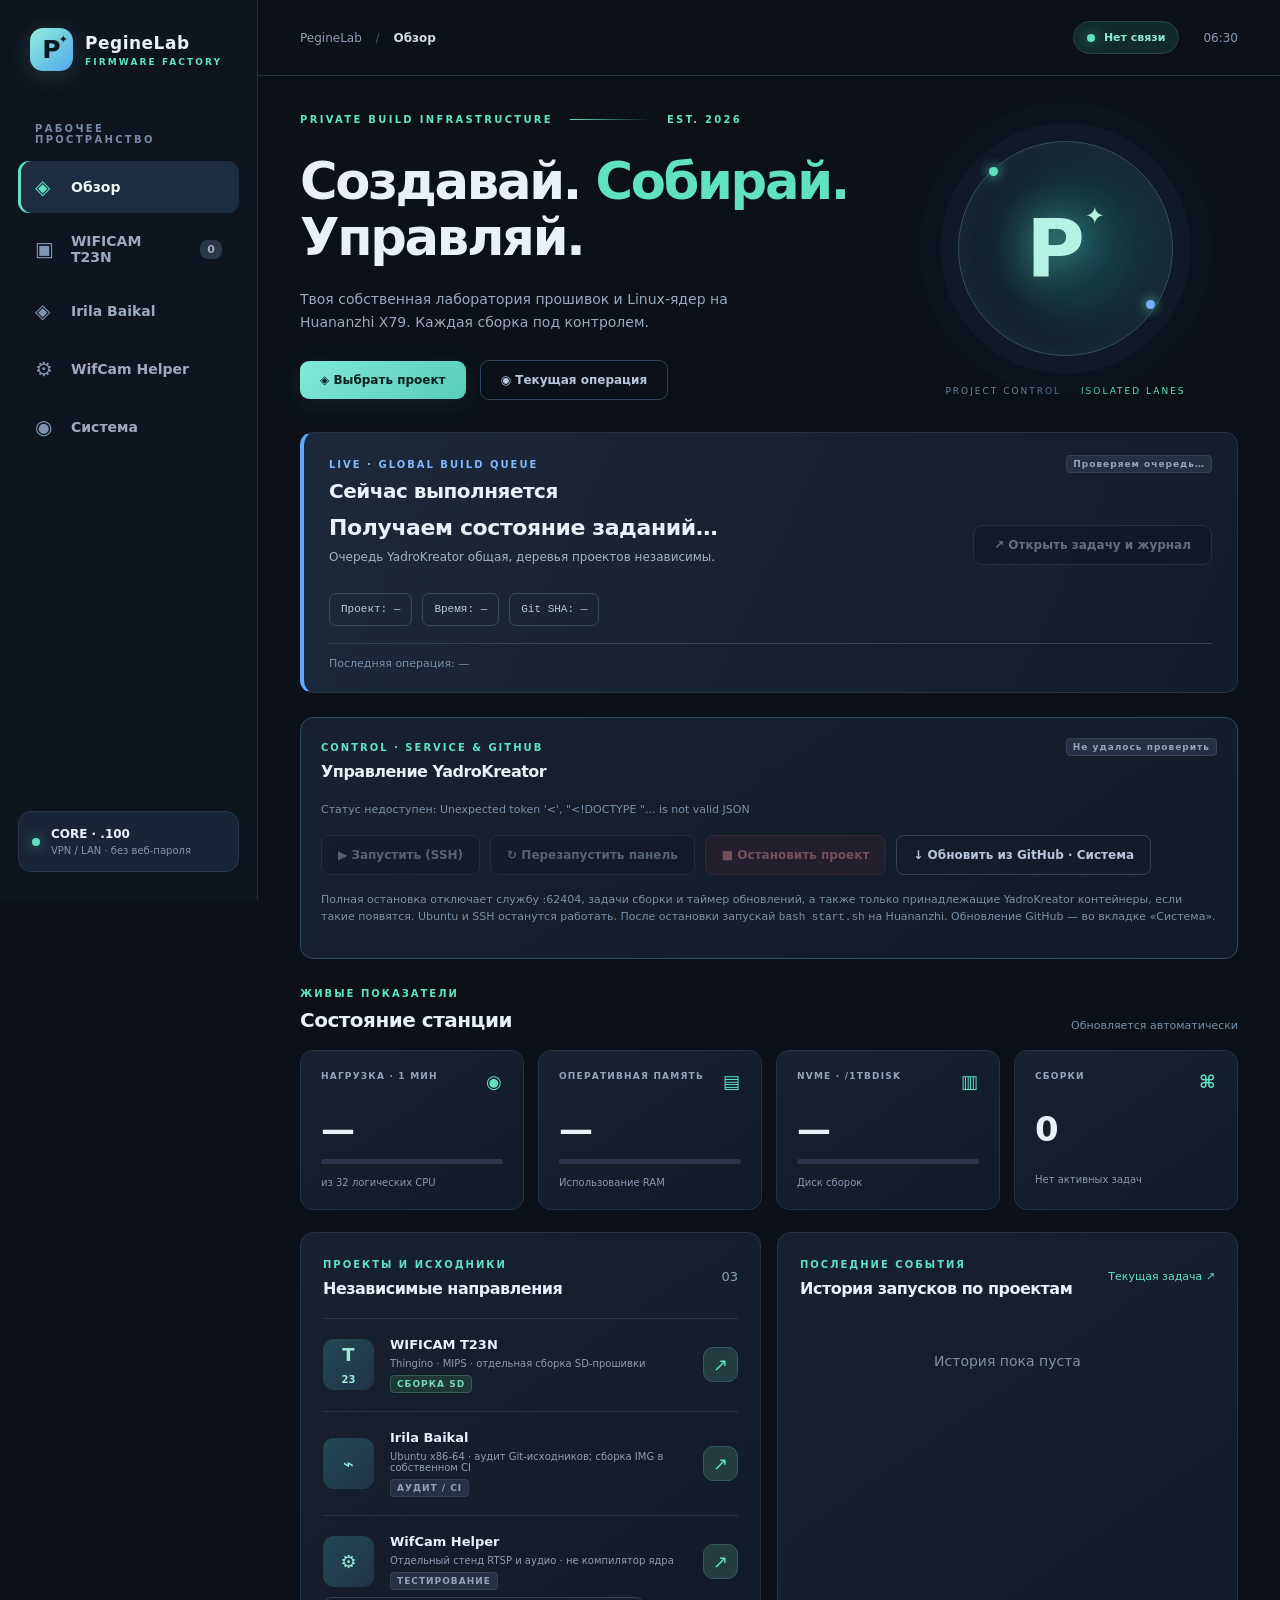
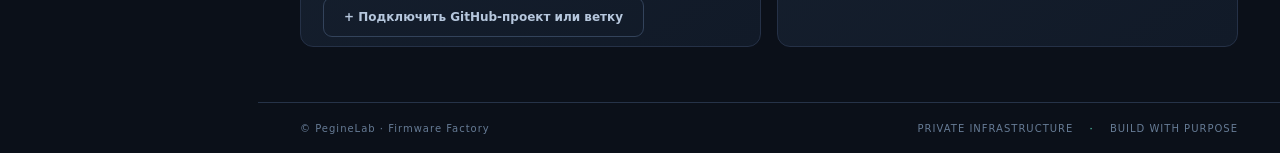
==== templates/index.html @ 18f84262 "ui(factory): explicit observe/build project choice and contract guidance in GitHub registration" ====
<!doctype html>
<html lang="ru">
<head>
<meta charset="utf-8">
<meta name="viewport" content="width=device-width, initial-scale=1">
<meta name="color-scheme" content="dark">
<title>PegineLab · Firmware Factory</title>
<link rel="stylesheet" href="/static/app.css">
<script defer src="/static/app.js"></script>
</head>
<body>
<div class="shell">
  <aside class="sidebar">
    <div class="brand"><div class="brand-mark">P<span>✦</span></div><div><strong>PegineLab</strong><small>FIRMWARE FACTORY</small></div></div>
    <div class="sidebar-label">РАБОЧЕЕ ПРОСТРАНСТВО</div>
    <nav aria-label="Навигация">
      <a class="nav active" href="#overview" data-tab="overview"><span>◈</span> Обзор</a>
      <a class="nav" href="#builds" data-tab="builds"><span>▣</span> WIFICAM T23N <i id="navBuildCount">0</i></a>
      <a class="nav" href="#irila" data-tab="irila"><span>◈</span> Irila Baikal</a>
      <a class="nav" href="#helper" data-tab="helper"><span>⚙</span> WifCam Helper</a>
      <div id="registeredProjectNav" class="registered-project-nav" aria-label="Подключённые GitHub-проекты"></div>
      <a class="nav" href="#system" data-tab="system"><span>◉</span> Система <i id="updateNotice" hidden>!</i></a>
    </nav>
    <div class="sidebar-bottom">
      <div class="core-badge"><span class="led"></span><div><strong>CORE · .100</strong><small>VPN / LAN · без веб-пароля</small></div></div>
    </div>
  </aside>
  <main class="main">
    <header class="topbar">
      <div class="bread">PegineLab <span>/</span> <strong id="pageName">Обзор</strong></div>
      <div class="top-actions"><span class="chip"><span class="led"></span><span id="connection">VPN / LAN</span></span><span class="top-time" id="clock">—</span></div>
    </header>
    <div class="content">
      <section data-panel="overview" class="panel">
        <div class="eyebrow">PRIVATE BUILD INFRASTRUCTURE <span class="line"></span> EST. 2026</div>
        <div class="hero"><div><h1>Создавай. <em>Собирай.</em><br>Управляй.</h1><p>Твоя собственная лаборатория прошивок и Linux-ядер на Huananzhi X79. Каждая сборка под контролем.</p>
          <div class="hero-actions"><a class="primary" href="#buildLines">◈ Выбрать проект</a><a class="secondary" href="#activity">◉ Текущая операция</a></div>
        </div><div class="hero-art"><div class="orb"><div class="orb-inner">P<span>✦</span></div></div><div class="art-caption">PROJECT CONTROL <span>ISOLATED LANES</span></div></div></div>
        <section class="surface active-job-panel" id="activity" aria-label="Текущая задача PegineLab" aria-live="polite">
          <div class="surface-head"><div><small>LIVE · GLOBAL BUILD QUEUE</small><h3>Сейчас выполняется</h3></div><span id="activeJobState" class="tag neutral">Проверяем очередь…</span></div>
          <div class="active-job-body">
            <div><strong id="activeJobName">Получаем состояние заданий…</strong><p id="activeJobDescription" class="muted">Очередь YadroKreator общая, деревья проектов независимы.</p></div>
            <button id="activeJobOpen" class="secondary" type="button" disabled>↗ Открыть задачу и журнал</button>
          </div>
          <div class="active-job-facts"><span id="activeJobBranch">Проект: —</span><span id="activeJobRuntime">Время: —</span><span id="activeJobSource">Git SHA: —</span></div>
          <p id="lastJobSummary" class="muted">Последняя операция: —</p>
        </section>
        <div class="surface panel-lifecycle">
          <div class="surface-head">
            <div><small>CONTROL · SERVICE &amp; GITHUB</small><h3>Управление YadroKreator</h3></div>
            <span id="panelServiceStatus" class="tag neutral" aria-live="polite">Проверяем службу…</span>
          </div>
          <p id="panelServiceMessage" class="muted">Состояние веб-панели на Huananzhi · systemd --user.</p>
          <div class="update-actions lifecycle-actions">
            <button id="panelStart" class="secondary" type="button" disabled title="После выключения запуск через терминал Huananzhi">▶ Запустить (SSH)</button>
            <button id="panelRestart" class="secondary" type="button" disabled>↻ Перезапустить панель</button>
            <button id="panelStop" class="danger" type="button" disabled>■ Остановить проект</button>
            <a class="secondary" href="#system">↓ Обновить из GitHub · Система</a>
          </div>
          <p class="muted">Полная остановка отключает службу :62404, задачи сборки и таймер обновлений, а также только принадлежащие YadroKreator контейнеры, если такие появятся. Ubuntu и SSH останутся работать. После остановки запускай <code>bash start.sh</code> на Huananzhi. Обновление GitHub — во вкладке «Система».</p>
        </div>
        <div class="section-heading"><div><small>ЖИВЫЕ ПОКАЗАТЕЛИ</small><h2>Состояние станции</h2></div><span class="muted">Обновляется автоматически</span></div>
        <div class="metrics">
          <div class="metric"><div class="metric-top"><span>НАГРУЗКА · 1 МИН</span><b>◉</b></div><div class="metric-value" id="load">—</div><div class="meter"><div id="loadBar"></div></div><small id="loadInfo">из 32 логических CPU</small></div>
          <div class="metric"><div class="metric-top"><span>ОПЕРАТИВНАЯ ПАМЯТЬ</span><b>▤</b></div><div class="metric-value" id="memory">—</div><div class="meter"><div id="memBar"></div></div><small id="memInfo">Использование RAM</small></div>
          <div class="metric"><div class="metric-top"><span>NVME · /1TBDISK</span><b>▥</b></div><div class="metric-value" id="disk">—</div><div class="meter"><div id="diskBar"></div></div><small id="diskInfo">Диск сборок</small></div>
          <div class="metric"><div class="metric-top"><span>СБОРКИ</span><b>⌘</b></div><div class="metric-value" id="jobsNumber">0</div><div class="metric-footer" id="currentStatus">Нет активных задач</div></div>
        </div>
        <div class="dashboard-bottom"><div class="surface" id="buildLines">
            <div class="surface-head"><div><small>ПРОЕКТЫ И ИСХОДНИКИ</small><h3>Независимые направления</h3></div><span class="count" id="projectCount">03</span></div>
            <div class="profile"><div class="profile-icon">T<span>23</span></div><div class="profile-text"><strong>WIFICAM T23N</strong><small>Thingino · MIPS · отдельная сборка SD-прошивки</small><span class="tag">СБОРКА SD</span></div><a class="round-btn" href="#builds" title="Перейти к WIFICAM">↗</a></div>
            <div class="profile"><div class="profile-icon">⌁</div><div class="profile-text"><strong>Irila Baikal</strong><small>Ubuntu x86-64 · аудит Git-исходников; сборка IMG в собственном CI</small><span class="tag neutral">АУДИТ / CI</span></div><a class="round-btn" href="#irila" title="Перейти к Irila">↗</a></div>
            <div class="profile"><div class="profile-icon">⚙</div><div class="profile-text"><strong>WifCam Helper</strong><small>Отдельный стенд RTSP и аудио · не компилятор ядра</small><span class="tag neutral">ТЕСТИРОВАНИЕ</span></div><a class="round-btn" href="#helper" title="Перейти к WifCam Helper">↗</a></div>
             <div id="registeredProjectCards"></div>
             <a class="secondary" href="#system" id="addGithubProjectLink">+ Подключить GitHub-проект или ветку</a>
          </div><div class="surface">
            <div class="surface-head"><div><small>ПОСЛЕДНИЕ СОБЫТИЯ</small><h3>История запусков по проектам</h3></div><a class="small-link" href="#activity">Текущая задача ↗</a></div>
            <div id="recentJobs" class="recent-list"><p class="empty">История пока пуста</p></div>
          </div></div>
      </section>
      <section data-panel="builds" class="panel" hidden>
        <div class="page-heading"><div><small>ЛИНИЯ 01 / WIFICAM T23N · MIPS</small><h1 id="wificamHeading">Сборка SD-прошивки камеры</h1><p id="wificamDescription">Thingino/Buildroot · Ingenic T23N · собственные журналы и IMG. Irila и Helper здесь не собираются.</p></div><button id="newBuild" class="primary">▶ Собрать WIFICAM</button></div>
        <div class="project-subnav" role="tablist" aria-label="Разделы WIFICAM T23N">
          <button type="button" id="wificamTabBuild" class="project-tab active" data-wificam-mode="build" role="tab" aria-selected="true">▣ Сборки и журнал</button>
          <button type="button" id="wificamTabImages" class="project-tab" data-wificam-mode="images" role="tab" aria-selected="false">▣ Образы и SD</button>
        </div>
        <div id="wificamBuildControls" class="project-subpanel">
        <div class="lane-bar"><span>▣ Дерево WIFICAM</span><code id="wificamBuildRoot">—</code><span>Только MIPS · FAT16/ext4 · SD</span></div>
        <div class="surface" style="margin-bottom:20px;padding:18px">
          <div class="surface-head"><div><small>GITHUB → HUANANZHI → BUILD</small><h3>Исходники из GitHub без копирования</h3></div></div>
          <p>При запуске станция сама получает выбранную ветку GitHub, сохраняет точный SHA и собирает отдельный SD-кандидат. Без автоматической прошивки камеры.</p>
          <label for="sourceBranch">Ветка исходников WIFICAM</label>
          <select id="sourceBranch" class="source-select">
            <option value="mymarrchWFcam" selected>mymarrchWFcam — текущие наработки</option>
            <option value="main">main — объединённая ветка</option>
          </select>
          <label style="display:flex;gap:10px;align-items:center;margin-top:14px" for="helperPreset">
            <input id="helperPreset" type="checkbox" style="width:18px;height:18px">
            <span>Использовать утверждённый профиль WifCam Helper (опционально)</span>
          </label>
          <p class="muted"><span id="helperBranchNote">Helper-профиль поддерживает только ветку mymarrchWFcam.</span> Профиль из соседнего проекта <code>projects/wifcam_helper/profiles/t23n_lean.json</code> фиксируется отдельно для этой сборки. Разрешён только <code>WIFICAM_WEBRTC=0|1</code>. Оценки тестового стенда не изменяют ядро автоматически.</p>
          <p class="muted">Источник: github.com/musikfed/wificam_T23N · загрузка по Git непосредственно на сервере · PUBLISH=0</p>
        </div>
        <div class="build-layout"><div class="surface"><div class="surface-head"><div><small>SQLITE HISTORY</small><h3>Очередь и история</h3></div><span class="count" id="buildCount">0</span></div><div id="jobsList" class="jobs-list"><p class="empty">Сборок пока нет</p></div></div>
          <div class="surface log-surface"><div class="surface-head"><div><small>LIVE BUILD OUTPUT</small><h3 id="logTitle">Консоль сборки</h3></div><button id="stopBuild" class="danger" disabled>■ Остановить</button></div>
            <div class="build-timeline" id="buildTimeline">
              <div class="timeline-times"><span id="buildStarted">Старт: —</span><span id="buildFinished">Конец: —</span><span id="buildElapsed">Время: —</span></div>
              <div class="progress-track" id="buildProgressTrack" role="progressbar" aria-label="Оценка выполнения по истории сборок"><div id="buildProgressFill" class="progress-fill indeterminate"></div></div>
              <p class="muted" id="buildProgressText">Для первой сборки точный прогноз недоступен</p>
            </div>
            <div class="preflight-controls">
              <button id="validateBuild" class="primary" disabled type="button">✓ Проверить образ перед записью SD</button>
              <small>Проверка только структуры файла — не загрузки на реальной камере</small>
            </div>
            <div class="preflight-report" id="preflightReport" hidden>
              <strong id="preflightStatus">—</strong><p id="preflightDetails" class="muted"></p>
              <img id="preflightDiagram" alt="Сгенерированная схема расположения загрузчика, ядра и rootfs" hidden />
            </div>
            <div class="log-toolbar"><span class="led"></span><span id="logState">Выберите задачу</span><button id="fullBuildLog" class="text-btn" disabled>Показать полный архив</button><button id="clearView" class="text-btn">Очистить экран</button></div><pre id="log" class="terminal">PegineLab Firmware Factory
─────────────────────────────────
Здесь появится журнал компиляции.
</pre><div class="terminal-footer"><span>LOGS / SQLITE / SYSTEMD</span><span id="logBytes">0 B</span></div>
          </div></div>
        </div>
        <div id="wificamImages" class="project-subpanel" hidden>
        <div class="section-heading"><div><small>BUILD OUTPUT / PROJECT STORAGE</small><h2>Образы WIFICAM T23N</h2><p>Только SD-прошивки камеры, MBR/MSPL и ext4. Аудиты Irila остаются в разделе Irila, образы USB Secure Boot — в её отдельном GitHub Actions.</p></div></div>
        <div class="surface"><div class="surface-head"><div><small>LOCAL STORAGE</small><h3>Файлы на сервере</h3></div></div><div id="artifactList" class="artifact-list"><p class="empty">Пока нет артефактов</p></div></div>
        <div class="surface sd-export-guide">
          <div class="surface-head"><div><small>SD CARD EXPORT / T23N</small><h3>Скачать и записать SD-образ</h3></div></div>
          <p>После завершения сборки нажми <strong>«Скачать образ .img»</strong> на карточке нужного файла. <strong>Никакого одноразового кода, ID или терминала:</strong> панель сама выберет образ и сверит SHA256, MBR, MSPL LBA34, FAT16/uImage и ext4 перед передачей. <strong>Сборка ядра не повторяется.</strong> Кнопка «Проверить SD» остаётся для просмотра схемы.</p>
          <p><strong>Доступ:</strong> скачивание приватных образов разрешено только клиентам доверенной локальной сети Huananzhi (по умолчанию <code>192.168.0.0/24</code> и loopback). Панель всё ещё без входа: любой, кто попал в разрешённую сеть, может скачать образ с персональными Wi-Fi настройками. Не открывай порт 62404 в интернет; для удалённого доступа используй защищённый VPN или SSH.</p>
          <p>В Windows открываем скачанный <code>.img</code> в Rufus или balenaEtcher, выбираем именно SD через кардридер и запускаем запись. Предварительное форматирование не нужно. <strong>Файл является образом целого диска: MSPL уже расположен на LBA34, повторный seek=34 запрещён.</strong></p>
          <p>После записи — безопасное извлечение и проверка загрузки на T23N. Не форматируй предложенный Windows раздел ext4.</p>
          <p><a href="https://github.com/musikfed/YadroKreator/blob/main/docs/SD_DOWNLOAD_RU.md" target="_blank" rel="noopener noreferrer">Подробная инструкция: скачать, записать, проверить и восстановить</a></p>
        </div>
        <div class="hint">⌁ Экспорт доступен одним нажатием из разрешённой LAN. Это не персональная авторизация: защити сеть и не публикуй приватные Wi-Fi-образы в GitHub. Скачивание не прошивает карту и не запускает сборку.</div>
              </div>
      </section>
      <section data-panel="irila" class="panel" hidden>
        <div class="page-heading"><div><small>ЛИНИЯ 02 / IRILA BAIKAL · ACER x86-64</small><h1>Irila Baikal — независимый проект</h1><p>Отдельный GitHub SHA, рабочая папка, systemd unit и журнал. Никаких драйверов T23N и SD-образов.</p></div></div>
        <div class="lane-bar"><span>◈ Дерево Irila</span><code id="irilaBuildRoot">—</code><span>Только x86-64 · Secure Boot · отдельный CI</span></div>
        <div class="surface" style="margin-bottom:20px;padding:20px">
          <h3>Исходники и проверка конвейера</h3>
          <p>Проверяется только закреплённая ветка <code>musikfed/Irila_baikal_v1.0/main</code>. Кнопка ниже выполняет <strong>аудит исходников</strong> и создаёт отчёт — <strong>не компилирует ядро и не создаёт IMG</strong>.</p>
          <button id="irilaCheck" class="primary" type="button">▶ Проверить исходники Irila</button>
          <p class="muted">Полная сборка Irila: Canonical/Microsoft Secure Boot, GPT/EFI/ext4 и привилегированные loop/mkfs. До отдельной настройки безопасного root-окружения запускается в своём <a href="https://github.com/musikfed/Irila_baikal_v1.0/actions/workflows/build-installed-full-secureboot-img.yml" target="_blank" rel="noopener noreferrer">GitHub Actions workflow</a>. Она не является сборкой кастомного ядра T23N.</p>
        </div>
        <div class="build-layout">
          <div class="surface"><div class="surface-head"><h3>История Irila</h3></div><div id="irilaJobs" class="jobs-list"></div></div>
          <div class="surface log-surface"><div class="surface-head"><h3>Журнал и аудит Irila</h3><button class="danger" id="irilaStop" type="button" disabled>■ Остановить аудит</button></div>
            <pre id="irilaLog" class="terminal">Выберите проверку Irila.</pre>
            <button id="irilaReport" class="secondary" type="button" disabled>✓ Посмотреть отчёт проверки исходников</button>
            <button id="irilaExport" class="secondary" type="button" disabled>↓ Скачать только отчёт Irila (.json)</button>
          </div>
        </div>
      </section>
      <section data-panel="helper" class="panel" hidden>
        <div class="page-heading"><div><small>ЛИНИЯ 03 / WIFCAM HELPER · TEST BENCH</small><h1>Тестирование камеры</h1><p>Тесты микрофона, динамика, RTSP, изображения и безопасный профиль сборки.</p></div></div>
        <div class="lane-bar"><span>⚙ Исходники стенда</span><code id="helperSourcePath">—</code><span>Только тесты и JSON-профили; не компилятор ядра</span></div>
        <div class="surface" style="padding:20px">
          <h3>Отдельный проект, а не прошивка</h3>
          <p>Путь: <code>/1tbdisk/PegineLab/projects/wifcam_helper</code>. Инструменты диагностики запускаются отдельно на CORE и <strong>не передают произвольные команды ядру</strong>. Для T23N передаётся только утверждённый JSON с <code>WIFICAM_WEBRTC=0|1</code>.</p>
          <p>Проверьте наличие локального каталога и <a href="https://github.com/musikfed/wifcam_helper/blob/main/README.md" target="_blank" rel="noopener noreferrer">инструкцию стенда</a>. Его отдельная веб-панель запускается на <code>127.0.0.1:8765</code> с SSH-туннелем.</p>
          <p class="muted">Сам WifCam Helper не создаёт Linux-ядро и не является третьей взаимозаменяемой прошивкой.</p>
          <div class="system-rows" style="margin:18px 0">
            <div><span>Git SHA Helper</span><b id="helperGitSha">—</b></div>
            <div><span>Репозиторий</span><b>musikfed/wifcam_helper · отдельный Git</b></div>
            <div><span>Служба</span><b id="helperUnitState">Проверяем…</b></div>
            <div><span>История тестов Helper</span><b id="helperReportCount">—</b></div>
            <div><span>База Helper</span><code id="helperDatabasePath">—</code></div>
            <div><span>Адрес стенда</span><b>127.0.0.1:8765 · SSH-туннель</b></div>
          </div>
          <p class="muted" id="helperActionNote" aria-live="polite">Сборщик не проксирует тесты камеры: только статус собственной службы.</p>
          <div class="update-actions">
            <button type="button" class="secondary" id="helperRefresh">↻ Обновить состояние Helper</button>
            <button type="button" class="secondary" id="helperStart">▶ Запустить Helper</button>
            <button type="button" class="secondary" id="helperRestart">↻ Перезапустить Helper</button>
            <button type="button" class="danger" id="helperStop">■ Остановить Helper</button>
          </div>
          <p class="muted">Открытие отдельного стенда — через собственный localhost:8765 (на Acer — SSH -L 8765:127.0.0.1:8765 user@192.168.0.100). Это не переход в сборку WIFICAM. Обновления исходников и пересборку выполняем отдельным SSH-скриптом, не из панели.</p>
        </div>
      </section>
      <div id="registeredProjectPanels"></div>
      <section data-panel="system" class="panel" hidden>
        <div class="page-heading"><div><small>SYSTEM OPERATIONS</small><h1>Инфраструктура</h1><p>Прозрачная конфигурация станции без Docker и без изменения LLM-служб.</p></div></div>
        <div class="surface panel-lifecycle">
          <div class="surface-head"><div><small>LOCAL DASHBOARD SERVICE</small><h3>Запуск, состояние и выключение панели</h3></div>
            <span id="systemServiceStatus" class="tag neutral" aria-live="polite">Проверяем службу…</span></div>
          <p id="systemServiceMessage" class="muted">Полная остановка проекта выключает его службы, задания сборки, таймер и только помеченные контейнеры. Не останавливает Ubuntu, SSH и чужие проекты.</p>
          <div class="update-actions lifecycle-actions">
            <button id="systemStart" class="secondary" type="button" disabled title="После остановки веб-страница недоступна: запускайте через SSH">▶ Запустить (SSH)</button>
            <button id="systemRestart" class="secondary" type="button" disabled>↻ Перезапустить</button>
            <button id="systemStop" class="danger" type="button" disabled>■ Остановить весь проект</button>
            <button id="systemRefresh" class="secondary" type="button">◉ Проверить статус</button>
          </div>
          <p class="muted">Остановка во время сборки прервёт компиляцию. Восстановление с Linux: <code>cd /1tbdisk/PegineLab/projects/YadroKreator &amp;&amp; bash start.sh</code>. С Windows: <code>ssh user@192.168.0.100</code>, затем <code>bash start.sh</code>. Кнопка запуска в отключённой панели работать не может; не выключайте сайт ради обновления GitHub.</p>
        </div>
        <div class="surface" id="githubProjectRegistry">
          <div class="surface-head"><div><small>GITHUB PROJECT SOURCES</small><h3>Подключение веток и независимых проектов</h3></div><span class="tag neutral">Только доверенный GitHub · musikfed</span></div>
          <p class="muted">Добавление ветки к WIFICAM включает её в реальную SD-сборку с закреплением Git SHA. Новые проекты подключаются только вручную. Режим «Наблюдение» не компилирует ничего, а «Кандидат на сборку» требует peginelab.project.json в выбранной ветке и проверенного адаптера перед включением компиляции.</p>
          <div class="registry-grid">
            <form id="registerWificamBranch" class="registry-form">
              <h4>Новая ветка WIFICAM T23N</h4>
              <label for="registryBranch">Ветка musikfed/wificam_T23N</label>
              <input id="registryBranch" name="branch" type="text" maxlength="101" placeholder="feature/new-kernel" required autocomplete="off">
              <button type="submit" class="secondary">+ Проверить GitHub и добавить ветку</button>
            </form>
            <form id="registerGithubProject" class="registry-form">
              <h4>Новый проект · своя вкладка</h4>
              <label for="registryTitle">Название проекта</label>
              <input id="registryTitle" name="title" maxlength="70" placeholder="Моё ядро Linux" required autocomplete="off">
              <label for="registrySlug">Короткий ID для вкладки (латиница)</label>
              <input id="registrySlug" name="slug" maxlength="32" placeholder="my-kernel" required autocomplete="off">
              <label for="registryRepo">GitHub-репозиторий</label>
              <input id="registryRepo" name="repository" maxlength="150" placeholder="musikfed/my-linux-kernel" required autocomplete="off">
              <label for="registryProjectBranch">Ветка</label>
              <input id="registryProjectBranch" name="branch" maxlength="101" value="main" required autocomplete="off">
              <label for="registryMode">Роль проекта</label>
              <select id="registryMode" class="source-select" name="mode">
                <option value="observe" selected>Наблюдение — Git, состояние, документация</option>
                <option value="build">Кандидат на сборку — контракт ядра/прошивки</option>
              </select>
              <p class="muted" id="registryModeHint">Наблюдение не запускает сборку и не предполагает, что любой GitHub-проект является ядром.</p>
              <a class="small-link" href="https://github.com/musikfed/YadroKreator/blob/feature/project-lanes-github-registry-20261104/docs/PROJECT_CONTRACT_RU.md" target="_blank" rel="noopener noreferrer">Формат подготовки проекта · PegineLab Contract v1</a>
              <button type="submit" class="secondary">+ Проверить GitHub и подключить проект</button>
            </form>
          </div>
          <p id="registryMessage" class="muted" role="status" aria-live="polite">Настройки хранятся только в локальном factory-state/registered-projects.json. Задания и образы других проектов не изменяются.</p>
          <div id="registryProjectList" class="registered-project-summary"></div>
        </div>
        <div class="surface update-surface">
          <div class="surface-head"><div><small>GITHUB RELEASE CONTROL</small><h3>Обновления и восстановление YadroKreator</h3></div><span id="updateStatus" class="tag neutral">Проверка...</span></div>
          <div class="update-versions">
            <p><span>Установленная версия</span><code id="updateInstalled">—</code></p>
            <p><span>Версия GitHub main</span><code id="updateRemote">—</code></p>
            <p><span>Предыдущая версия для отката</span><code id="updatePrevious">Нет сохранённой</code></p>
          </div>
          <p id="updateMessage" class="muted">GitHub проверяется без установки. История заданий и прошивки остаются нетронутыми.</p>
          <div class="update-steps" id="updateSteps" aria-label="Этапы обновления" role="list">
            <div class="update-step" data-update-step="queued" role="listitem"><span class="step-number">1</span><span>Старт</span></div>
            <div class="update-step" data-update-step="fetch" role="listitem"><span class="step-number">2</span><span>GitHub</span></div>
            <div class="update-step" data-update-step="checkout" role="listitem"><span class="step-number">3</span><span>Обновление</span></div>
            <div class="update-step" data-update-step="dependencies" role="listitem"><span class="step-number">4</span><span>Зависимости</span></div>
            <div class="update-step" data-update-step="tests" role="listitem"><span class="step-number">5</span><span>Проверка</span></div>
            <div class="update-step" data-update-step="restart" role="listitem"><span class="step-number">6</span><span>Перезапуск</span></div>
            <div class="update-step" data-update-step="done" role="listitem"><span class="step-number">✓</span><span>Завершено</span></div>
          </div>
          <div class="update-progress-shell"><div class="update-progress-fill" id="updateProgressFill"></div></div>
          <p id="updateProgressCaption" class="muted" aria-live="polite">Пока обновлений нет</p>
          <p id="updateReconnect" class="muted" hidden>Перезапуск панели — восстанавливаем соединение автоматически…</p>
          <section class="update-console" aria-label="Отдельный журнал обновления YadroKreator">
            <div class="update-console-title">
              <strong>Журнал обновления самой панели</strong>
              <span id="updateConsoleStatus">Сборка ядра / WIFICAM здесь не отображается</span>
            </div>
            <pre id="updateLog" class="update-log" aria-live="off">Журнал появится после запуска проверки или обновления YadroKreator.</pre>
            <p class="muted">Только Git, установка, тесты и перезапуск веб-панели. Логи компиляции ядра остаются исключительно во вкладке «Сборки».</p>
          </section>
          
          <div class="update-actions">
            <button id="checkUpdate" class="secondary" type="button">↻ Проверить обновления</button>
            <button id="applyUpdate" class="primary" type="button" disabled>↓ Обновить панель</button>
            <button id="rollbackUpdate" class="secondary" type="button" disabled>↶ Откатить предыдущую версию</button>
          </div>
          <p class="muted">Только YadroKreator. Новые версии проверяются в GitHub; действия выполняются через systemd независимо от браузера. Во время компиляции обновление и откат запрещены.</p>
        </div>
        <div class="system-grid"><div class="surface"><div class="surface-head"><div><small>HOST MACHINE</small><h3>CORE · Huananzhi X79</h3></div><span class="tag">UBUNTU 24.04</span></div><div class="system-rows"><div><span>Веб-порт</span><b>192.168.0.100:62404 / VPN-LAN</b></div><div><span>Исполнение</span><b>systemd user services</b></div><div><span>База данных</span><b>SQLite · WAL</b></div><div><span>Web server</span><b>Waitress · Flask / Python venv</b></div><div><span>Сборка</span><b>Native ext4 / без Docker</b></div><div><span>Ограничение</span><b>CPU 0–15 · nice 10</b></div></div></div>
          <div class="surface"><div class="surface-head"><div><small>WORKSPACE PATHS</small><h3>Каталоги</h3></div></div><div class="paths"><p><span>Корень станции</span><code id="pathRoot">—</code></p><p><span>WIFICAM</span><code id="pathProject">—</code></p><p><span>Thingino</span><code id="pathThingino">—</code></p></div></div>
        </div>
      </section>
    </div>
    <footer class="footer"><span>© PegineLab · Firmware Factory</span><span>PRIVATE INFRASTRUCTURE <span class="footer-separator">·</span> BUILD WITH PURPOSE</span></footer>
  </main>
</div>
<div id="toast" class="toast" role="status"></div>
</body>
</html>
---- static/app.css ----
/* No external fonts or CDNs: entirely local UI. */
:root{color-scheme:dark;--bg:#0b1019;--sidebar:#0e1521;--surface:#131c2b;--surface2:#182437;--border:#253147;--ink:#eaf0fa;--muted:#8292ad;--mint:#60e2c2;--blue:#61a9ff;--orange:#fab46b;--red:#fd808d}
*{box-sizing:border-box}html,body{margin:0;min-height:100%;background:var(--bg);color:var(--ink);font-family:Inter,ui-sans-serif,system-ui,-apple-system,"Segoe UI",sans-serif;font-size:14px}a{color:inherit;text-decoration:none}button,input{font:inherit}button{cursor:pointer}button:disabled{cursor:not-allowed;opacity:.48}button:focus-visible,a:focus-visible,input:focus-visible{outline:2px solid var(--mint);outline-offset:3px}.shell{display:flex;min-height:100vh}.sidebar{width:258px;background:var(--sidebar);border-right:1px solid #253044;position:sticky;top:0;height:100vh;flex-shrink:0;display:flex;flex-direction:column;padding:28px 18px}.brand{display:flex;align-items:center;gap:12px;padding:0 12px 52px}.brand-mark{width:43px;height:43px;border-radius:13px;display:grid;place-items:center;font-weight:800;font-size:25px;color:#0b1920;background:linear-gradient(135deg,#90efdb,#51a7e8);box-shadow:0 4px 24px #65e1c129;position:relative}.brand-mark span{font-size:11px;position:absolute;right:5px;top:5px}.brand-mark.large{width:58px;height:58px;margin:auto;font-size:34px}.brand strong{display:block;letter-spacing:.5px;font-size:17px}.brand small{display:block;font-size:9px;font-weight:750;letter-spacing:2.1px;color:var(--mint);margin-top:4px}.sidebar-label,.eyebrow{letter-spacing:2.3px;color:#7889a6;font-size:10px;font-weight:800}.sidebar-label{padding:0 17px;margin:0 0 16px}.nav{padding:14px 17px;display:flex;align-items:center;gap:14px;color:#9daac0;font-weight:600;border-radius:11px;margin-bottom:6px;transition:.2s}.nav span{font-size:20px;width:22px;color:#8093b1}.nav.active,.nav:hover{background:#1c2c41;color:#eaf7f6}.nav.active{box-shadow:inset 3px 0 var(--mint)}.nav.active span{color:var(--mint)}.nav i{font-style:normal;font-size:11px;background:#2a3649;padding:3px 7px;border-radius:8px;margin-left:auto}.sidebar-bottom{margin-top:auto}.core-badge{background:#182438;border:1px solid #29364c;border-radius:13px;padding:15px 13px;display:flex;align-items:center;gap:11px}.led{display:inline-block;width:8px;height:8px;border-radius:50%;background:var(--mint);box-shadow:0 0 13px #60e2c299;flex-shrink:0}.core-badge strong{display:block;font-size:12px}.core-badge small{display:block;color:var(--muted);font-size:10px;margin-top:4px}.ghost{border:0;background:none;color:#899ab2;text-align:left;padding:21px 15px 0;font-size:12px}.main{min-width:0;flex:1;display:flex;flex-direction:column}.topbar{height:76px;border-bottom:1px solid #233048;display:flex;align-items:center;justify-content:space-between;padding:0 42px}.bread{font-size:12px;color:#8f9fb7}.bread span{padding:0 10px;color:#44546c}.bread strong{color:#d1dceb;font-weight:650}.top-actions{display:flex;align-items:center;gap:24px}.chip{display:flex;align-items:center;gap:9px;padding:9px 13px;border:1px solid #2b3f4d;border-radius:25px;background:#122a2d;color:#8ce7ce;font-size:11px;font-weight:700}.top-time{font-variant-numeric:tabular-nums;color:#8b9bb4;font-size:12px}.content{padding:38px 42px 55px;width:100%;max-width:1550px;margin:0 auto;flex:1}.panel[hidden]{display:none!important}.eyebrow{color:var(--mint);display:flex;align-items:center;gap:17px}.eyebrow .line{display:inline-block;width:80px;height:1px;background:linear-gradient(90deg,#60e2c2,transparent)}.hero{display:flex;justify-content:space-between;align-items:center;min-height:280px;gap:20px;padding:12px 30px 32px 0}.hero h1,.page-heading h1{font-size:clamp(36px,4vw,58px);line-height:1.1;letter-spacing:-2.3px;margin:16px 0 22px;font-weight:780}.hero h1 em,.login-card h2 em{font-style:normal;color:var(--mint)}.hero p{max-width:480px;line-height:1.7;color:#99a9be;margin:0 0 25px}.hero-actions{display:flex;align-items:center;gap:14px;flex-wrap:wrap}.primary,.secondary,.danger{padding:12px 20px;border-radius:9px;font-weight:750;font-size:12px;border:0}.primary{background:linear-gradient(135deg,#80e9d6,#57cdb8);color:#0b1e21;box-shadow:0 6px 25px #69ddc115}.primary:hover:not(:disabled){filter:brightness(1.1)}.primary span{margin-right:8px}.secondary{border:1px solid #33435b;color:#b6c7dd}.danger{color:#ff9ba5;background:#3b2433;border:1px solid #6a3846}.hero-art{width:285px;flex-shrink:0;display:flex;align-items:center;flex-direction:column}.orb{width:215px;height:215px;border:1px solid #355265;border-radius:50%;display:grid;place-items:center;background:radial-gradient(circle at 55% 48%,#174b55,#142c37 45%,#111d2b 62%,#0c1622);box-shadow:0 0 0 18px #14243670,0 0 0 39px #14243630,inset 0 0 40px #54bdb229;position:relative}.orb:before,.orb:after{content:"";width:9px;height:9px;background:var(--mint);border-radius:50%;position:absolute;box-shadow:0 0 12px var(--mint)}.orb:before{top:25px;left:30px}.orb:after{right:17px;bottom:46px;background:#72afff}.orb-inner{font-weight:830;font-size:80px;color:#b5f2e4;text-shadow:0 0 35px #67e4b777}.orb-inner span{font-size:24px;vertical-align:top}.art-caption{font-size:9px;letter-spacing:2px;color:#6a849b;margin-top:30px}.art-caption span{color:var(--mint);margin-left:15px}.section-heading{display:flex;justify-content:space-between;align-items:end;margin:25px 0 18px}.section-heading small,.surface-head small,.page-heading small{color:var(--mint);letter-spacing:2px;font-size:10px;font-weight:800}.section-heading h2,.surface-head h3{font-size:20px;letter-spacing:-.5px;margin:8px 0 0}.muted{color:#7890a9;font-size:11px}.metrics{display:grid;grid-template-columns:repeat(4,minmax(0,1fr));gap:14px}.metric,.surface{background:linear-gradient(145deg,#172130,#111a28);border:1px solid var(--border);border-radius:13px}.metric{padding:20px;min-height:154px}.metric-top{display:flex;justify-content:space-between;gap:5px;color:#91a5bf;font-size:9px;font-weight:800;letter-spacing:1.2px}.metric-top b{color:var(--mint);font-size:18px}.metric-value{font-size:34px;font-weight:740;letter-spacing:-1.4px;margin:17px 0 10px;font-variant-numeric:tabular-nums}.meter{background:#29364a;border-radius:10px;height:5px;overflow:hidden;margin:0 0 9px}.meter>div{background:linear-gradient(90deg,#4ea5ec,#7ae1c5);height:100%;width:0;transition:width .4s}.metric small,.metric-footer{color:#8698b2;font-size:10px}.metric-footer{margin-top:25px}.dashboard-bottom,.system-grid{display:grid;grid-template-columns:1fr 1fr;gap:16px;margin-top:22px}.surface{padding:22px;min-width:0}.surface-head{display:flex;align-items:center;justify-content:space-between;gap:12px;margin-bottom:20px}.surface-head h3{font-size:16px}.count{color:#82a6b9;font-variant-numeric:tabular-nums;font-size:13px}.profile{display:flex;align-items:center;gap:16px;padding:18px 0;border-top:1px solid #273449}.profile-icon{width:51px;height:51px;border-radius:11px;display:grid;place-items:center;background:linear-gradient(135deg,#244855,#1f3547);font-weight:800;color:#9be9db;font-size:18px;flex-shrink:0}.profile-icon span{font-size:10px}.profile-text{display:flex;flex-direction:column;gap:6px;min-width:0}.profile-text strong{font-size:13px}.profile-text small{color:#8c9db4;font-size:10px}.tag{display:inline-block;align-self:flex-start;background:#1f3836;border:1px solid #305e51;border-radius:4px;color:#73dbbb;padding:3px 6px;font-size:9px;font-weight:700;letter-spacing:1px}.tag.neutral{color:#91a4bc;background:#243145;border-color:#344258}.round-btn{margin-left:auto;background:#233c42;color:var(--mint);border:1px solid #315d59;border-radius:10px;min-width:35px;height:35px;font-size:18px}.future{opacity:.6}.future>span{margin-left:auto;font-size:22px}.recent-job,.job-row{display:flex;align-items:center;justify-content:space-between;gap:10px;width:100%;text-align:left;background:transparent;border:0;border-top:1px solid #283548;color:var(--ink);padding:15px 3px}.recent-job:hover,.job-row:hover,.job-row.selected{background:#1c3040}.job-main{display:flex;flex-direction:column;gap:5px;min-width:0}.job-main strong{font-size:12px}.job-main small{font-size:10px;color:#899db7}.state{font-size:10px;border-radius:20px;padding:6px 9px;white-space:nowrap;background:#27364b;color:#b3c1d4}.state-running,.state-success{background:#1d3d36;color:#8fe6be}.state-queued,.state-stopping{background:#453824;color:#eac183}.state-failed,.state-interrupted{background:#4b2b35;color:#ff929e}.small-link{font-size:11px;color:var(--mint)}.empty{text-align:center;padding:35px 10px;color:#7e91a8}.page-heading{display:flex;align-items:center;justify-content:space-between;gap:20px;margin-bottom:28px}.page-heading h1{font-size:37px;margin:10px 0}.page-heading p{color:#8fa1b9}.build-layout{display:grid;grid-template-columns:minmax(250px,34%) minmax(0,1fr);gap:18px}.jobs-list{max-height:65vh;overflow-y:auto}.log-surface{padding-bottom:0}.log-toolbar{display:flex;gap:10px;align-items:center;background:#0b121e;padding:12px 16px;border-radius:8px 8px 0 0;border:1px solid #223047;color:#a1aec1;font-size:11px}.log-toolbar button{margin-left:auto}.text-btn{background:none;border:0;color:#88dfcf;font-size:11px}.terminal{height:380px;max-height:60vh;overflow:auto;background:#0b121e;border:1px solid #223047;border-top:0;margin:0;padding:20px;color:#9de3be;white-space:pre-wrap;overflow-wrap:anywhere;font:11px/1.7 ui-monospace,SFMono-Regular,Consolas,monospace;tab-size:2}.terminal-footer{display:flex;justify-content:space-between;background:#0d1622;border:1px solid #223047;border-top:0;padding:10px 15px;border-radius:0 0 8px 8px;font-size:9px;letter-spacing:1.3px;color:#758e9f}.artifact{border-top:1px solid var(--border);display:flex;align-items:flex-start;gap:16px;padding:18px 0}.artifact-icon{background:#203b3d;color:var(--mint);padding:16px;border-radius:10px;font-size:20px}.artifact-info{display:flex;flex-direction:column;gap:7px;min-width:0}.artifact-info small{color:var(--muted)}.artifact-info code{color:#9aacc1;font:11px/1.4 monospace;overflow-wrap:anywhere}.artifact-info .hash{color:#65dabc}.hint{color:#899bb6;margin:22px 0;font-size:12px}.system-grid{margin-top:0}.system-rows>div{display:flex;justify-content:space-between;gap:10px;border-top:1px solid var(--border);padding:14px 0}.system-rows span,.paths span{color:#90a1b9;font-size:12px}.system-rows b{font-size:11px;text-align:right}.paths p{display:flex;flex-direction:column;gap:10px;padding:10px 0;border-bottom:1px solid var(--border)}.paths code{font-size:11px;line-height:1.5;overflow-wrap:anywhere;color:#8edaca}.footer{border-top:1px solid #263348;padding:20px 42px;display:flex;justify-content:space-between;gap:15px;color:#667b95;font-size:10px;letter-spacing:1px}.footer-separator{padding:0 12px;color:var(--mint)}.toast{position:fixed;bottom:25px;right:25px;background:#21423d;border:1px solid #5cc2ab;padding:16px 22px;border-radius:11px;color:#c7f9e9;z-index:110;box-shadow:0 10px 40px #0006;opacity:0;pointer-events:none;transform:translateY(20px);transition:.2s}.toast.show{opacity:1;transform:translateY(0)}
@media(max-width:1200px){.metrics{grid-template-columns:repeat(2,1fr)}.hero-art{width:200px}.orb{width:150px;height:150px}.orb-inner{font-size:55px}.dashboard-bottom{grid-template-columns:1fr}}
@media(max-width:800px){.sidebar{width:75px;padding:18px 8px}.brand{padding:0 5px 45px}.brand>div:nth-child(2),.sidebar-label,.nav i,.sidebar-bottom,.nav{font-size:0}.nav{justify-content:center;padding:14px}.nav span{font-size:23px}.main{width:calc(100% - 75px)}.topbar{padding:0 20px}.content{padding:28px 20px}.hero-art{display:none}.build-layout,.system-grid{grid-template-columns:1fr}.footer{padding:20px}.page-heading{flex-wrap:wrap}}
@media(max-width:530px){.metrics{grid-template-columns:1fr}.hero h1{font-size:36px}.hero{min-height:220px}.page-heading h1{font-size:30px}.top-time{display:none}.footer span:last-child{display:none}.metric{min-height:120px}.terminal{height:350px}}

/* Explicit, allowlisted Git source selector. */
.source-select {max-width:380px;width:100%;padding:10px;background:#171d2a;color:#e6eefc;border:1px solid #465066;border-radius:8px;margin:8px 0;}

/* GitHub update notification, history and safe rollback controls. */
.update-surface{margin-bottom:20px}
.update-versions{display:grid;grid-template-columns:repeat(3,minmax(0,1fr));gap:16px;margin:16px 0}
.update-versions p{min-width:0;margin:0;padding:12px;background:rgba(0,0,0,.12);border-radius:8px}
.update-versions span{display:block;font-size:12px;color:#91a7c8;margin-bottom:8px}
.update-versions code{font-size:13px;word-break:break-all}
.update-actions{display:flex;flex-wrap:wrap;gap:12px;margin:16px 0}
.update-actions button{padding:10px 16px;border-radius:8px;cursor:pointer}
.update-actions button:disabled{opacity:.42;cursor:not-allowed}
#updateStatus{white-space:normal}
@media(max-width:850px){.update-versions{grid-template-columns:1fr}}

/* Build timing: indeterminate until a comparable historic successful build exists.
   The fill is an ETA by elapsed time, never an actual compiler percentage. */
.build-timeline{padding:16px 18px;background:#101a2a;border-top:1px solid #26384c}
.timeline-times{display:flex;flex-wrap:wrap;justify-content:space-between;gap:10px;color:#b7cde3;font-size:12px}
.progress-track{height:9px;overflow:hidden;border-radius:20px;background:#26344a;margin-top:14px}
.progress-fill{height:100%;background:linear-gradient(90deg,#55cbbb,#9ad9ef);transition:width .8s ease}
.progress-fill.indeterminate{width:35%;animation:build-pulse 2.2s ease-in-out infinite}
@keyframes build-pulse{0%{transform:translateX(-110%)}50%{transform:translateX(125%)}100%{transform:translateX(340%)}}
.build-timeline p{margin:10px 0 0;font-size:12px}
.preflight-controls{display:flex;gap:12px;align-items:center;flex-wrap:wrap;padding:14px 18px;border-top:1px solid #26384c}
.preflight-controls button:disabled{opacity:.48;cursor:not-allowed}
.preflight-controls small{color:#95a9bc}
.preflight-report{padding:16px 18px;border-top:1px solid #26384c}
.preflight-report p{overflow-wrap:anywhere}
.preflight-report img{display:block;width:100%;max-width:900px;border:1px solid #3d536b;border-radius:12px}
.preflight-report img[hidden]{display:none}
.artifact-actions{margin-left:auto;display:flex;flex-direction:column;align-items:end;gap:10px;color:#9baec6}
.artifact-actions button{padding:10px 14px;cursor:pointer}
@media(max-width:750px){.timeline-times{flex-direction:column}.artifact-actions{margin:12px 0 0;align-items:start}}

/* Durable updater timeline: rendered from updates.json, never a fake timer. */
.update-steps{display:grid;grid-template-columns:repeat(7,minmax(0,1fr));gap:8px;margin:18px 0 10px}
.update-steps[hidden],.update-progress-shell[hidden],#updateProgressCaption[hidden],#updateReconnect[hidden]{display:none}
.update-step{display:flex;flex-direction:column;align-items:center;gap:7px;min-width:0;padding:12px 3px;border:1px solid #314155;background:#101a28;border-radius:10px;color:#8da5bb;text-align:center;font-size:12px}
.step-number{width:30px;height:30px;border:1px solid #4d6178;border-radius:50%;display:grid;place-items:center;font-weight:bold}
.update-step.passed{border-color:#3d857b;background:#19382e;color:#b2f3e5}
.update-step.current{border-color:#66d8bd;background:#1f4449;color:#e4fff8}
.update-step.current .step-number{animation:update-pulse 1.25s ease-in-out infinite}
.update-step.failed{border-color:#c76977;background:#481e2c;color:#ffe3e3}
.update-progress-shell{height:8px;border-radius:12px;background:#263348;overflow:hidden}
.update-progress-fill{height:100%;width:0;background:linear-gradient(90deg,#438a95,#60d9bd);transition:width .5s ease}
#updateReconnect{color:#ffcd86}
.artifact-id{font-size:11px;max-width:230px;overflow-wrap:anywhere;opacity:.8}
.artifact-actions button:disabled{opacity:.4;cursor:not-allowed}
.sd-export-guide{margin-top:18px;padding:20px}
.sd-export-guide p{line-height:1.65;overflow-wrap:anywhere}
.sd-export-guide code{padding:2px 4px;border:1px solid #394b64;border-radius:4px}
@keyframes update-pulse{50%{box-shadow:0 0 0 7px rgba(102,216,189,.15)}}
@media(max-width:1050px){.update-steps{grid-template-columns:repeat(4,minmax(0,1fr))}}
@media(max-width:600px){.update-steps{grid-template-columns:repeat(2,minmax(0,1fr))}}

/* Dedicated panel updater console; never confused with compiler output. */
.update-console{border:1px solid #30465d;background:#101b2d;border-radius:12px;margin:18px 0;padding:14px}
.update-console-title{display:flex;justify-content:space-between;gap:12px;flex-wrap:wrap;color:#cfeee9;font-size:13px;padding-bottom:9px}
.update-console-title span{color:#a2b3cc;font-size:12px}
.update-log{margin:0;overflow:auto;max-height:300px;min-height:110px;white-space:pre-wrap;overflow-wrap:anywhere;font-family:monospace;font-size:12px;line-height:1.5;color:#b1efda;background:#081221;border-radius:8px;padding:14px}
.update-console .muted{font-size:12px;margin-bottom:0}


/* Project-level lifecycle is intentionally distinct from build Stop and Git updates. */
.panel-lifecycle{margin:20px 0;padding:20px;border-color:#2a4e55}
.panel-lifecycle .surface-head{display:flex;align-items:center;justify-content:space-between;flex-wrap:wrap;gap:10px}
.panel-lifecycle .muted{line-height:1.6}
.lifecycle-actions{align-items:center;gap:10px}
.lifecycle-actions button,.lifecycle-actions a{display:inline-flex;align-items:center;justify-content:center;min-height:40px;padding:10px 16px;border-radius:8px;font-size:12px;text-decoration:none}
.lifecycle-actions button:disabled{opacity:.4;cursor:not-allowed}
.panel-lifecycle code{font-family:monospace;overflow-wrap:anywhere}


/* Visually independent production lanes. Shared CORE metrics are neutral;
   source tree, job history, log and download stay inside selected lane. */
.nav[data-tab="builds"].active,.nav[data-tab="artifacts"].active{box-shadow:inset 4px 0 #60e2c2}
.nav[data-tab="irila"].active{box-shadow:inset 4px 0 #fab46b;background:#302719}
.nav[data-tab="helper"].active{box-shadow:inset 4px 0 #61a9ff;background:#19283e}
.panel[data-panel="builds"],.panel[data-panel="artifacts"]{--lane-accent:#60e2c2}
.panel[data-panel="irila"]{--lane-accent:#fab46b}
.panel[data-panel="helper"]{--lane-accent:#61a9ff}
.panel[data-panel="builds"] .page-heading,.panel[data-panel="artifacts"] .page-heading,
.panel[data-panel="irila"] .page-heading,.panel[data-panel="helper"] .page-heading{
  padding:18px 24px;border:1px solid #2d3a52;border-left:5px solid var(--lane-accent);
  border-radius:14px;background:linear-gradient(110deg,#192438,#101824);
}
.panel[data-panel="builds"] .page-heading small,.panel[data-panel="artifacts"] .page-heading small,
.panel[data-panel="irila"] .page-heading small,.panel[data-panel="helper"] .page-heading small{
  color:var(--lane-accent)
}
.lane-bar{display:flex;align-items:center;gap:15px;flex-wrap:wrap;
  padding:13px 18px;margin:-12px 0 23px;border:1px solid #2a3951;
  background:#101a29;border-radius:10px;font-size:12px;color:#a8bdd6}
.lane-bar span:first-child{font-weight:800;color:var(--lane-accent)}
.lane-bar code{overflow-wrap:anywhere;color:#d8e6f7;font-size:11px}
.lane-bar span:last-child{margin-left:auto;color:#859bb4;font-size:10px}
.lane-history-heading{font-size:10px;font-weight:850;letter-spacing:1.5px;
  padding:12px 0 6px;border-top:1px solid #2a3951}
.lane-history-heading.camera{color:#60e2c2}
.lane-history-heading.irila{color:#fab46b}
.panel[data-panel="irila"] #irilaExport{margin-top:12px}
@media(max-width:760px){.lane-bar span:last-child{margin-left:0;width:100%}}


/* Neutral global dispatcher: current job is from SQLite, never hard-coded T23N. */
html{scroll-behavior:smooth}
.hero-actions a.primary,.hero-actions a.secondary{display:inline-flex;align-items:center;justify-content:center;text-decoration:none}
.profile a.round-btn{display:grid;place-items:center;text-decoration:none;flex-shrink:0}
#buildLines,#activity{scroll-margin-top:90px}
.active-job-panel{padding:22px 25px;margin:0 0 24px;border-left:4px solid #61a9ff;background:linear-gradient(115deg,#1c293b,#121b2a)}
.active-job-panel .surface-head{margin-bottom:12px}
.active-job-panel .surface-head small{color:#82b9fa}
.active-job-panel .surface-head h3{font-size:20px}
.active-job-body{display:flex;align-items:center;justify-content:space-between;flex-wrap:wrap;gap:20px}
.active-job-body strong{display:block;font-size:22px;letter-spacing:-.4px}
.active-job-body p{margin:8px 0;color:#a3b3c7;line-height:1.6;font-size:12px;max-width:680px}
.active-job-body button{flex-shrink:0}
.active-job-facts{display:flex;flex-wrap:wrap;gap:10px;margin:18px 0 0}
.active-job-facts span{border:1px solid #364963;border-radius:7px;padding:7px 11px;color:#b5c9dd;font:11px/1.5 ui-monospace,SFMono-Regular,Consolas,monospace;overflow-wrap:anywhere}
#lastJobSummary{border-top:1px solid #304156;padding-top:13px;margin:17px 0 0;font-size:11px}
#activeJobState{white-space:nowrap}
@media(max-width:760px){
  .active-job-body{align-items:stretch}
  .active-job-body button{width:100%}
  .active-job-facts{flex-direction:column}
}


/* Project-local navigation: firmware images belong to the WIFICAM lane. */
.project-subnav{display:flex;gap:10px;flex-wrap:wrap;margin:12px 0 19px;padding:6px;
  background:#121d2d;border:1px solid #304258;border-radius:12px}
.project-tab{appearance:none;background:transparent;color:#a4bbd4;border:1px solid transparent;
  border-radius:9px;padding:10px 17px;font-weight:650;font-size:13px;cursor:pointer}
.project-tab:hover{border-color:#395a6c;color:#e7f5ff}
.project-tab.active{background:#1b3c40;border-color:#40c6b7;color:#bdfcf1}
.project-subpanel[hidden],.project-detail[hidden]{display:none!important}
.registered-project-nav{display:flex;flex-direction:column;gap:2px}
.registered-project-nav .nav{overflow-wrap:anywhere}
.registry-grid{display:grid;grid-template-columns:repeat(auto-fit,minmax(255px,1fr));gap:16px;margin:17px 0}
.registry-form{display:flex;flex-direction:column;gap:9px;border:1px solid #324359;
  border-radius:10px;padding:16px;background:#121b2a}
.registry-form h4{font-size:14px;margin:0 0 8px}
.registry-form label{font-size:12px;color:#a9c6e1}
.registry-form input{width:100%;padding:11px 12px;background:#0f1927;
  border:1px solid #38506d;border-radius:7px;color:#eaf5ff;font:inherit}
.registry-form button{margin-top:9px;white-space:normal}
.registered-project-item{display:flex;gap:12px;align-items:center;justify-content:space-between;
  flex-wrap:wrap;padding:12px 5px;border-top:1px solid #2b3c51}
.project-detail{padding:22px;margin-bottom:18px}
.project-detail h3{margin:0 0 12px}
.project-detail .small-link{display:block;margin-bottom:10px;overflow-wrap:anywhere}
.panel[data-panel^="project-"]{--lane-accent:#9fc7ff}
.panel[data-panel^="project-"] .page-heading{border-left:5px solid #9fc7ff}
@media(max-width:800px){.registered-project-nav .nav{font-size:11px;padding:12px 4px}.project-subnav{padding:4px}.project-tab{padding:9px 10px}}

#newBuild[hidden]{display:none!important}
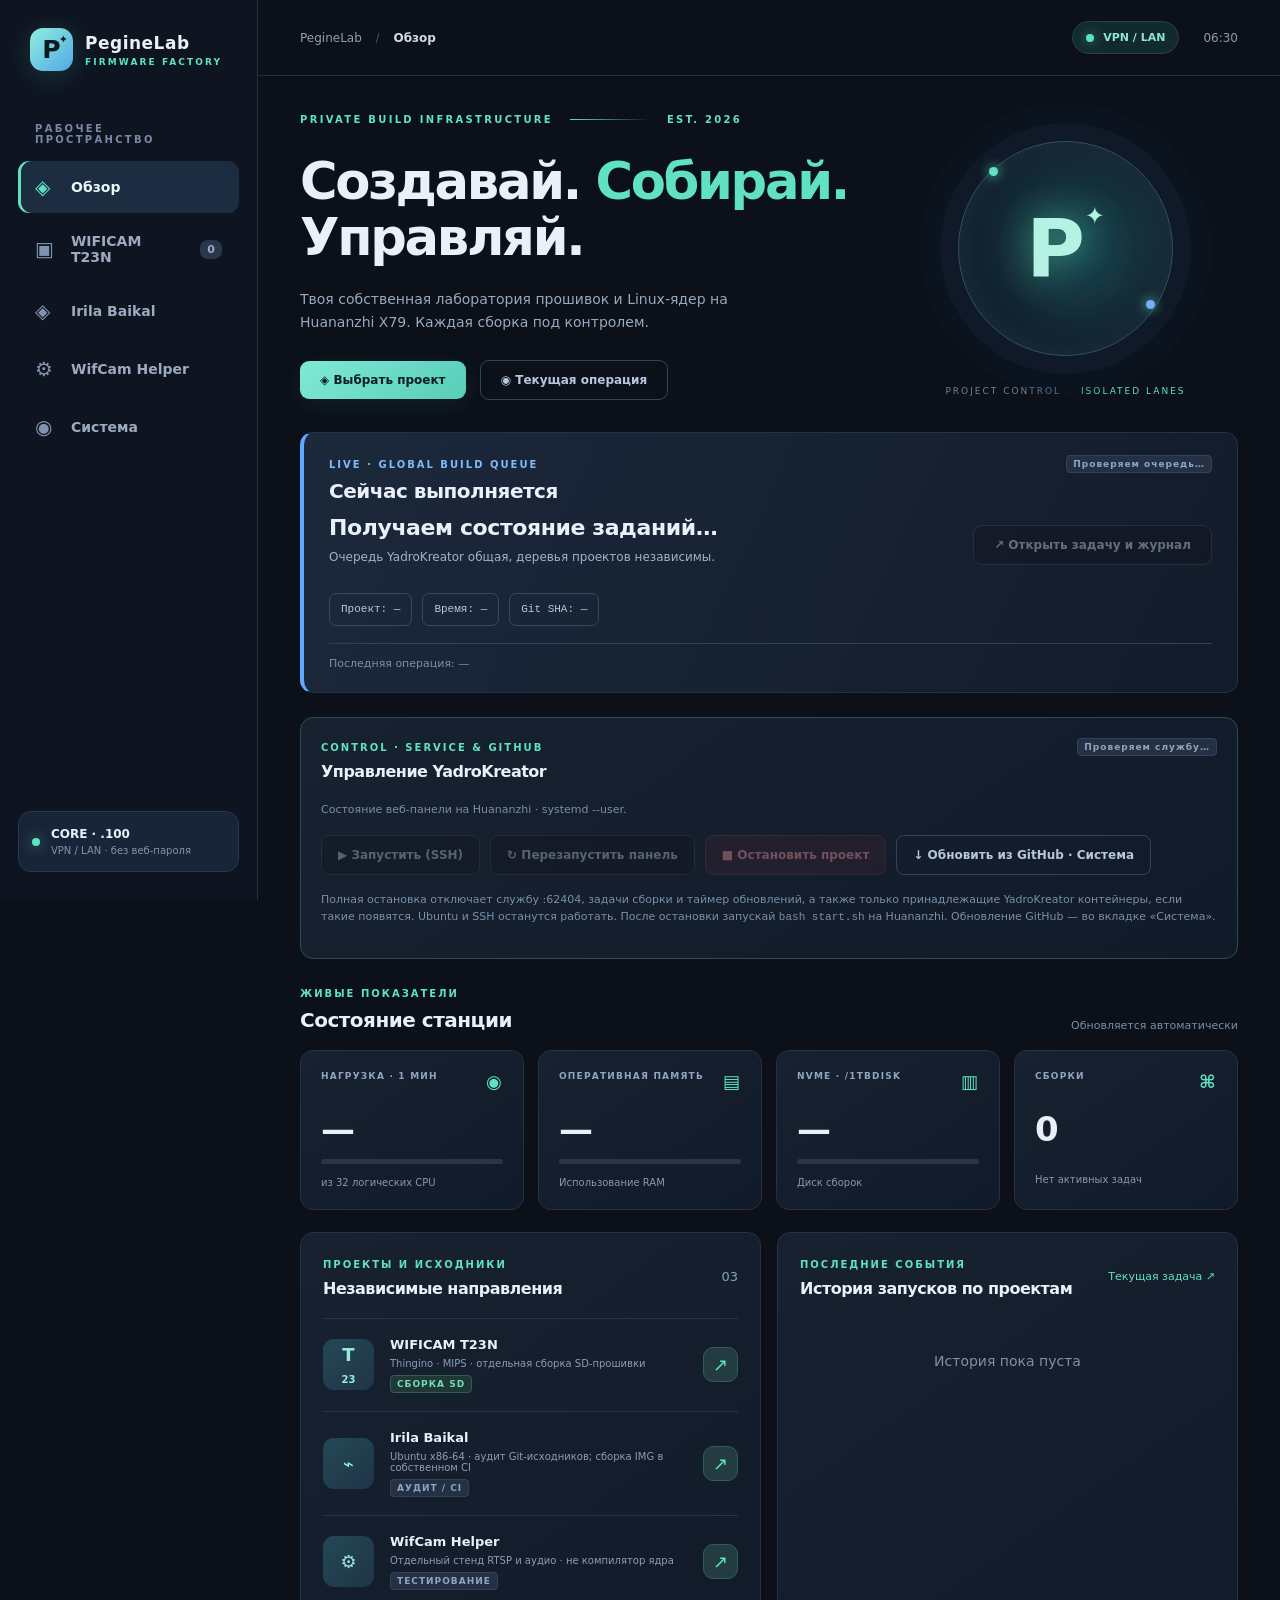
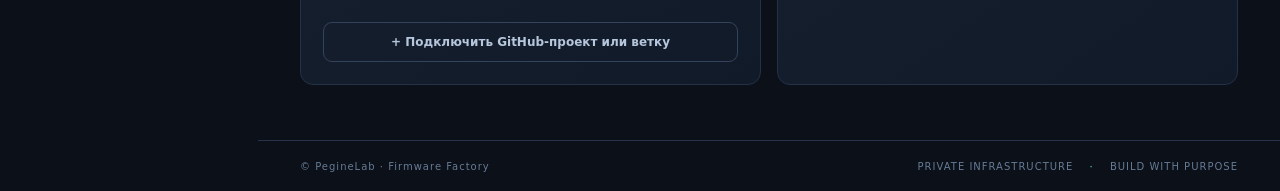
==== commit ab13248b: "ui(factory): single screen per firmware project, built-in create/check/download/log/artifact actions" ====
--- a/templates/index.html
+++ b/templates/index.html
@@ -79,11 +79,8 @@
           </div></div>
       </section>
       <section data-panel="builds" class="panel" hidden>
-        <div class="page-heading"><div><small>ЛИНИЯ 01 / WIFICAM T23N · MIPS</small><h1 id="wificamHeading">Сборка SD-прошивки камеры</h1><p id="wificamDescription">Thingino/Buildroot · Ingenic T23N · собственные журналы и IMG. Irila и Helper здесь не собираются.</p></div><button id="newBuild" class="primary">▶ Собрать WIFICAM</button></div>
-        <div class="project-subnav" role="tablist" aria-label="Разделы WIFICAM T23N">
-          <button type="button" id="wificamTabBuild" class="project-tab active" data-wificam-mode="build" role="tab" aria-selected="true">▣ Сборки и журнал</button>
-          <button type="button" id="wificamTabImages" class="project-tab" data-wificam-mode="images" role="tab" aria-selected="false">▣ Образы и SD</button>
-        </div>
+        <div class="page-heading"><div><small>ЛИНИЯ 01 / WIFICAM T23N · MIPS</small><h1 id="wificamHeading">WIFICAM T23N · SD-прошивка</h1><p id="wificamDescription">Thingino/Buildroot · Ingenic T23N · результат каждой сборки привязан к Git SHA. Проверка образа не проверяет камеру физически.</p></div><div class="factory-heading-actions"><a class="secondary" href="https://github.com/musikfed/wificam_T23N" target="_blank" rel="noopener noreferrer">↗ Исходники GitHub</a><button id="newBuild" class="primary">▶ Создать образ</button></div></div>
+        <div class="factory-workspace-hint">Один проект · Git-источники → Создать → Проверить → Скачать · архивы и журналы остаются здесь</div>
         <div id="wificamBuildControls" class="project-subpanel">
         <div class="lane-bar"><span>▣ Дерево WIFICAM</span><code id="wificamBuildRoot">—</code><span>Только MIPS · FAT16/ext4 · SD</span></div>
         <div class="surface" style="margin-bottom:20px;padding:18px">
@@ -101,7 +98,8 @@
           <p class="muted"><span id="helperBranchNote">Helper-профиль поддерживает только ветку mymarrchWFcam.</span> Профиль из соседнего проекта <code>projects/wifcam_helper/profiles/t23n_lean.json</code> фиксируется отдельно для этой сборки. Разрешён только <code>WIFICAM_WEBRTC=0|1</code>. Оценки тестового стенда не изменяют ядро автоматически.</p>
           <p class="muted">Источник: github.com/musikfed/wificam_T23N · загрузка по Git непосредственно на сервере · PUBLISH=0</p>
         </div>
-        <div class="build-layout"><div class="surface"><div class="surface-head"><div><small>SQLITE HISTORY</small><h3>Очередь и история</h3></div><span class="count" id="buildCount">0</span></div><div id="jobsList" class="jobs-list"><p class="empty">Сборок пока нет</p></div></div>
+        <div class="build-layout factory-build-grid"><div class="factory-list-column"><div class="surface"><div class="surface-head"><div><small>SQLITE HISTORY</small><h3>Очередь и история</h3></div><span class="count" id="buildCount">0</span></div><div id="jobsList" class="jobs-list"><p class="empty">Сборок пока нет</p></div></div>
+          <div class="surface factory-artifacts"><div class="surface-head"><div><small>ARTIFACTS / STATUS</small><h3>Образы и результаты сборок</h3></div></div><div id="artifactList" class="artifact-list"><p class="empty">Пока нет образов</p></div><div class="factory-github-bar"><button type="button" id="wificamGithubRefresh" class="secondary">↻ GitHub Actions</button><a href="https://github.com/musikfed/wificam_T23N/actions" target="_blank" rel="noopener noreferrer">↗ Открыть GitHub</a></div><div id="wificamGithubArtifactList" class="artifact-list"></div></div></div>
           <div class="surface log-surface"><div class="surface-head"><div><small>LIVE BUILD OUTPUT</small><h3 id="logTitle">Консоль сборки</h3></div><button id="stopBuild" class="danger" disabled>■ Остановить</button></div>
             <div class="build-timeline" id="buildTimeline">
               <div class="timeline-times"><span id="buildStarted">Старт: —</span><span id="buildFinished">Конец: —</span><span id="buildElapsed">Время: —</span></div>
@@ -109,7 +107,7 @@
               <p class="muted" id="buildProgressText">Для первой сборки точный прогноз недоступен</p>
             </div>
             <div class="preflight-controls">
-              <button id="validateBuild" class="primary" disabled type="button">✓ Проверить образ перед записью SD</button>
+              <button id="validateBuild" class="secondary" disabled type="button">✓ Проверить</button><button id="downloadSelected" class="primary" disabled type="button">↓ Скачать</button><button id="deleteSelectedArtifact" class="danger" disabled type="button">🗑 Удалить образ</button>
               <small>Проверка только структуры файла — не загрузки на реальной камере</small>
             </div>
             <div class="preflight-report" id="preflightReport" hidden>
@@ -122,10 +120,7 @@
 </pre><div class="terminal-footer"><span>LOGS / SQLITE / SYSTEMD</span><span id="logBytes">0 B</span></div>
           </div></div>
         </div>
-        <div id="wificamImages" class="project-subpanel" hidden>
-        <div class="section-heading"><div><small>BUILD OUTPUT / PROJECT STORAGE</small><h2>Образы WIFICAM T23N</h2><p>Только SD-прошивки камеры, MBR/MSPL и ext4. Аудиты Irila остаются в разделе Irila, образы USB Secure Boot — в её отдельном GitHub Actions.</p></div></div>
-        <div class="surface"><div class="surface-head"><div><small>LOCAL STORAGE</small><h3>Файлы на сервере</h3></div></div><div id="artifactList" class="artifact-list"><p class="empty">Пока нет артефактов</p></div></div>
-        <div class="surface sd-export-guide">
+        <details class="factory-guide"><summary>Как записать и проверить SD-образ</summary>        <div class="surface sd-export-guide">
           <div class="surface-head"><div><small>SD CARD EXPORT / T23N</small><h3>Скачать и записать SD-образ</h3></div></div>
           <p>После завершения сборки нажми <strong>«Скачать образ .img»</strong> на карточке нужного файла. <strong>Никакого одноразового кода, ID или терминала:</strong> панель сама выберет образ и сверит SHA256, MBR, MSPL LBA34, FAT16/uImage и ext4 перед передачей. <strong>Сборка ядра не повторяется.</strong> Кнопка «Проверить SD» остаётся для просмотра схемы.</p>
           <p><strong>Доступ:</strong> скачивание приватных образов разрешено только клиентам доверенной локальной сети Huananzhi (по умолчанию <code>192.168.0.0/24</code> и loopback). Панель всё ещё без входа: любой, кто попал в разрешённую сеть, может скачать образ с персональными Wi-Fi настройками. Не открывай порт 62404 в интернет; для удалённого доступа используй защищённый VPN или SSH.</p>
@@ -133,11 +128,12 @@
           <p>После записи — безопасное извлечение и проверка загрузки на T23N. Не форматируй предложенный Windows раздел ext4.</p>
           <p><a href="https://github.com/musikfed/YadroKreator/blob/main/docs/SD_DOWNLOAD_RU.md" target="_blank" rel="noopener noreferrer">Подробная инструкция: скачать, записать, проверить и восстановить</a></p>
         </div>
-        <div class="hint">⌁ Экспорт доступен одним нажатием из разрешённой LAN. Это не персональная авторизация: защити сеть и не публикуй приватные Wi-Fi-образы в GitHub. Скачивание не прошивает карту и не запускает сборку.</div>
-              </div>
+</details>
       </section>
       <section data-panel="irila" class="panel" hidden>
-        <div class="page-heading"><div><small>ЛИНИЯ 02 / IRILA BAIKAL · ACER x86-64</small><h1>Irila Baikal — независимый проект</h1><p>Отдельный GitHub SHA, рабочая папка, systemd unit и журнал. Никаких драйверов T23N и SD-образов.</p></div></div>
+        <div class="page-heading"><div><small>ЛИНИЯ 02 / IRILA BAIKAL · ACER x86-64</small><h1>Irila Baikal · IMG</h1><p>Ubuntu x86-64 · локальный аудит исходников и отдельная сборка IMG в утверждённом GitHub Actions.</p></div><div class="factory-heading-actions"><a class="secondary" target="_blank" rel="noopener noreferrer" href="https://github.com/musikfed/Irila_baikal_v1.0">↗ Исходники</a><button class="primary" type="button" id="irilaGithubBuild">▶ Создать IMG · GitHub</button></div></div>
+        <div class="factory-workspace-hint">Один проект · Создать IMG в GitHub → Проверить аудит → Скачать результат · журналы и артефакты справа</div>
+        <div id="irilaSource" class="project-subpanel">
         <div class="lane-bar"><span>◈ Дерево Irila</span><code id="irilaBuildRoot">—</code><span>Только x86-64 · Secure Boot · отдельный CI</span></div>
         <div class="surface" style="margin-bottom:20px;padding:20px">
           <h3>Исходники и проверка конвейера</h3>
@@ -145,18 +141,33 @@
           <button id="irilaCheck" class="primary" type="button">▶ Проверить исходники Irila</button>
           <p class="muted">Полная сборка Irila: Canonical/Microsoft Secure Boot, GPT/EFI/ext4 и привилегированные loop/mkfs. До отдельной настройки безопасного root-окружения запускается в своём <a href="https://github.com/musikfed/Irila_baikal_v1.0/actions/workflows/build-installed-full-secureboot-img.yml" target="_blank" rel="noopener noreferrer">GitHub Actions workflow</a>. Она не является сборкой кастомного ядра T23N.</p>
         </div>
-        <div class="build-layout">
-          <div class="surface"><div class="surface-head"><h3>История Irila</h3></div><div id="irilaJobs" class="jobs-list"></div></div>
+        </div>
+        <div id="irilaHistory" class="project-subpanel">
+        <div class="build-layout factory-build-grid">
+          <div class="factory-list-column"><div class="surface"><div class="surface-head"><h3>История аудитов Irila</h3></div><div id="irilaJobs" class="jobs-list"></div></div>
+          <div class="surface factory-artifacts"><div class="surface-head"><h3>Файлы и сборки Irila</h3></div><div id="irilaArtifactList" class="artifact-list"></div><div class="factory-github-bar"><button type="button" class="secondary" id="irilaGithubRefresh">↻ Список GitHub IMG</button><a target="_blank" rel="noopener noreferrer" href="https://github.com/musikfed/Irila_baikal_v1.0/actions">↗ GitHub Actions</a></div><div id="irilaGithubArtifactList" class="artifact-list"></div></div></div>
           <div class="surface log-surface"><div class="surface-head"><h3>Журнал и аудит Irila</h3><button class="danger" id="irilaStop" type="button" disabled>■ Остановить аудит</button></div>
             <pre id="irilaLog" class="terminal">Выберите проверку Irila.</pre>
             <button id="irilaReport" class="secondary" type="button" disabled>✓ Посмотреть отчёт проверки исходников</button>
-            <button id="irilaExport" class="secondary" type="button" disabled>↓ Скачать только отчёт Irila (.json)</button>
-          </div>
+            <button id="irilaExport" class="secondary" type="button" disabled>↓ Скачать проверенный отчёт .json</button><button id="irilaDeleteArtifact" class="danger" type="button" disabled>🗑 Удалить отчёт</button>
+          </div>
+        </div>
         </div>
       </section>
       <section data-panel="helper" class="panel" hidden>
-        <div class="page-heading"><div><small>ЛИНИЯ 03 / WIFCAM HELPER · TEST BENCH</small><h1>Тестирование камеры</h1><p>Тесты микрофона, динамика, RTSP, изображения и безопасный профиль сборки.</p></div></div>
+        <div class="page-heading"><div><small>ЛИНИЯ 03 / WIFCAM HELPER · TEST BENCH</small><h1>WifCam Helper</h1><p>Наблюдение и диагностика камеры: микрофон, динамик, RTSP, видеопоток и результаты тестирования.</p></div></div>
+        <div class="project-subnav" role="tablist" aria-label="Разделы Helper">
+          <button type="button" class="project-tab active" data-project-subtab="helper" data-target="helperSource" role="tab" aria-selected="true">Исходники и назначение</button>
+          <button type="button" class="project-tab" data-project-subtab="helper" data-target="helperStatus" role="tab" aria-selected="false">Состояние и управление</button>
+        </div>
+        <div id="helperSource" class="project-subpanel">
         <div class="lane-bar"><span>⚙ Исходники стенда</span><code id="helperSourcePath">—</code><span>Только тесты и JSON-профили; не компилятор ядра</span></div>
+        <div class="surface project-detail"><div class="surface-head"><div><small>OBSERVATION LANE / STANDALONE</small><h3>Инженерный тестовый стенд</h3></div></div>
+          <p>Выполняет тесты камеры отдельно от прошивки. Репозиторий: <a class="small-link" href="https://github.com/musikfed/wifcam_helper" target="_blank" rel="noopener noreferrer">musikfed/wifcam_helper</a>.</p>
+          <p class="muted">Для тестирования на Huananzhi предусмотрен отдельный localhost:8765 и SSH-туннель на Acer. Сборку T23N выполняет только профиль WIFICAM.</p>
+        </div>
+        </div>
+        <div id="helperStatus" class="project-subpanel" hidden>
         <div class="surface" style="padding:20px">
           <h3>Отдельный проект, а не прошивка</h3>
           <p>Путь: <code>/1tbdisk/PegineLab/projects/wifcam_helper</code>. Инструменты диагностики запускаются отдельно на CORE и <strong>не передают произвольные команды ядру</strong>. Для T23N передаётся только утверждённый JSON с <code>WIFICAM_WEBRTC=0|1</code>.</p>
@@ -178,6 +189,7 @@
             <button type="button" class="danger" id="helperStop">■ Остановить Helper</button>
           </div>
           <p class="muted">Открытие отдельного стенда — через собственный localhost:8765 (на Acer — SSH -L 8765:127.0.0.1:8765 user@192.168.0.100). Это не переход в сборку WIFICAM. Обновления исходников и пересборку выполняем отдельным SSH-скриптом, не из панели.</p>
+        </div>
         </div>
       </section>
       <div id="registeredProjectPanels"></div>
--- a/static/app.css
+++ b/static/app.css
@@ -162,3 +162,57 @@
 @media(max-width:800px){.registered-project-nav .nav{font-size:11px;padding:12px 4px}.project-subnav{padding:4px}.project-tab{padding:9px 10px}}
 
 #newBuild[hidden]{display:none!important}
+
+
+/* UNIFIED PEGiNELAB WORKSPACE: identical project header, bar and subtabs.
+   Different source/operations remain distinct; visual language is shared. */
+:root{
+  --factory-radius:14px;
+  --factory-spacing:20px;
+  --factory-accent:#60e2c2;
+  --factory-outline:#304258;
+  --factory-project-bg:linear-gradient(110deg,#192438,#101824);
+}
+.panel[data-panel="builds"],.panel[data-panel="irila"],.panel[data-panel="helper"],
+.panel[data-panel^="project-"]{--lane-accent:var(--factory-accent)}
+.panel[data-panel="builds"] .page-heading,.panel[data-panel="irila"] .page-heading,
+.panel[data-panel="helper"] .page-heading,.panel[data-panel^="project-"] .page-heading{
+  padding:22px 26px;min-height:155px;
+  background:var(--factory-project-bg);border:1px solid var(--factory-outline);
+  border-left:5px solid var(--factory-accent);border-radius:var(--factory-radius);
+  display:flex;gap:20px;align-items:center;justify-content:space-between;
+}
+.panel[data-panel="builds"] .page-heading h1,.panel[data-panel="irila"] .page-heading h1,
+.panel[data-panel="helper"] .page-heading h1,.panel[data-panel^="project-"] .page-heading h1{
+  font-size:clamp(25px,2.4vw,35px);letter-spacing:-.8px;line-height:1.2;
+  margin:10px 0 10px;
+}
+.panel[data-panel="builds"] .page-heading p,.panel[data-panel="irila"] .page-heading p,
+.panel[data-panel="helper"] .page-heading p,.panel[data-panel^="project-"] .page-heading p{
+  font-size:13px;line-height:1.65;max-width:900px;color:#a7bad2;margin:0
+}
+.panel[data-panel="irila"] .page-heading small,.panel[data-panel="helper"] .page-heading small,
+.panel[data-panel^="project-"] .page-heading small{color:var(--factory-accent)}
+.nav[data-tab="irila"].active,.nav[data-tab="helper"].active,
+.registered-project-nav .nav.active{box-shadow:inset 3px 0 var(--factory-accent);
+  background:#1c2c41;color:#eaf7f6}
+.panel[data-panel="irila"] .lane-bar,.panel[data-panel="helper"] .lane-bar,
+.panel[data-panel="builds"] .lane-bar{margin:0 0 20px;border-radius:10px;padding:13px 18px}
+.panel[data-panel="irila"] .surface,.panel[data-panel="helper"] .surface,
+.panel[data-panel="builds"] .surface,.panel[data-panel^="project-"] .surface{
+  border-radius:var(--factory-radius)
+}
+.project-subnav{margin:17px 0 19px;display:flex;flex-wrap:wrap;gap:10px;padding:7px}
+.project-tab{border-radius:9px;min-height:38px}
+.registry-form select.source-select{width:100%;max-width:none;padding:11px 12px;
+  background:#0f1927;border:1px solid #38506d;border-radius:7px;color:#eaf5ff}
+.project-subpanel[hidden]{display:none!important}
+#registeredProjectCards:empty,#registeredProjectNav:empty{display:none}
+#addGithubProjectLink{display:block;margin-top:14px;text-align:center}
+@media(max-width:840px){
+  .panel[data-panel="builds"] .page-heading,.panel[data-panel="irila"] .page-heading,
+  .panel[data-panel="helper"] .page-heading,.panel[data-panel^="project-"] .page-heading{
+    align-items:flex-start;flex-direction:column;padding:17px 19px
+  }
+  .project-tab{flex:1 1 140px}
+}
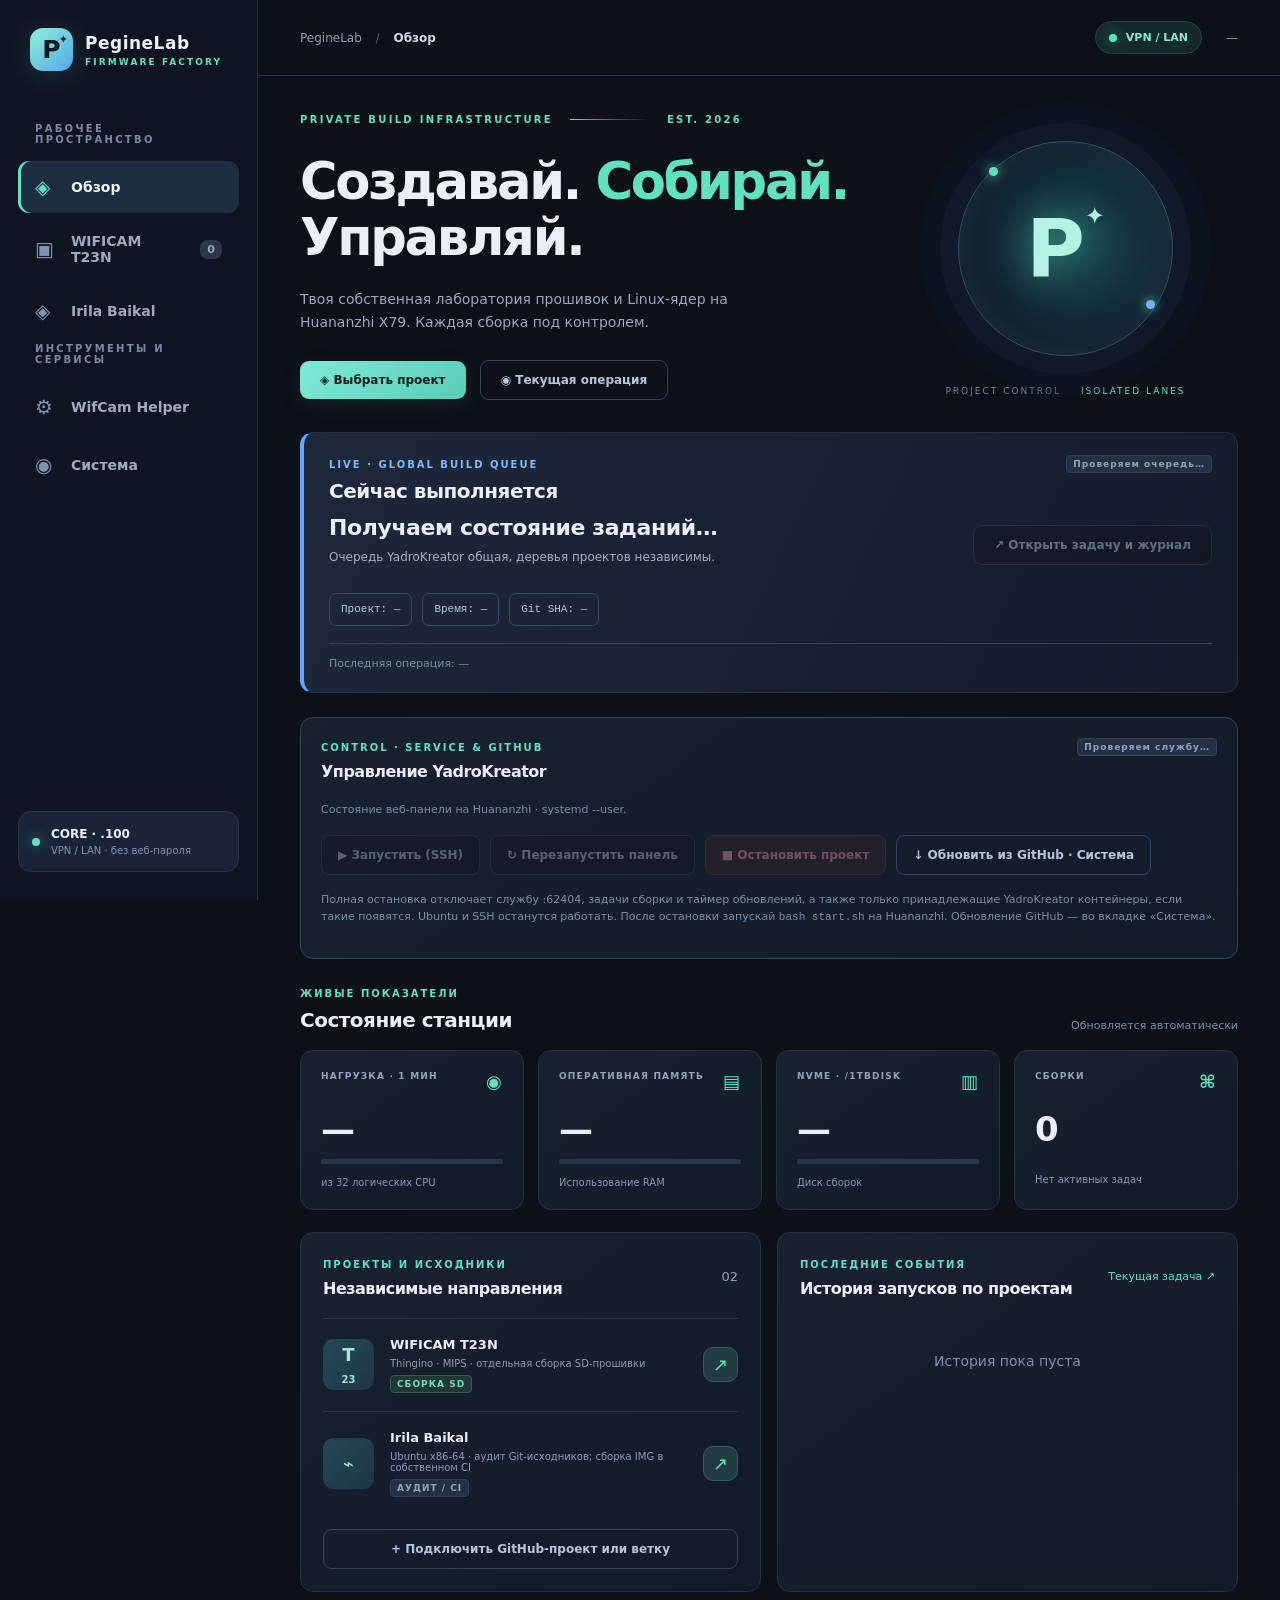
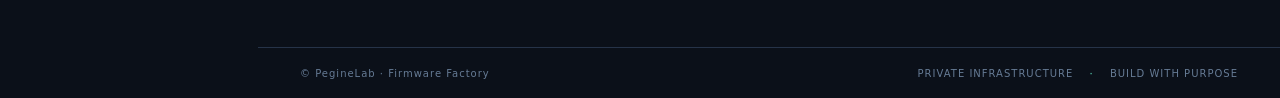
==== commit f7259b6a: "ui: keep build projects in factory menu; move Helper and maintenance under tools" ====
--- a/templates/index.html
+++ b/templates/index.html
@@ -17,8 +17,9 @@
       <a class="nav active" href="#overview" data-tab="overview"><span>◈</span> Обзор</a>
       <a class="nav" href="#builds" data-tab="builds"><span>▣</span> WIFICAM T23N <i id="navBuildCount">0</i></a>
       <a class="nav" href="#irila" data-tab="irila"><span>◈</span> Irila Baikal</a>
+      <div id="registeredProjectNav" class="registered-project-nav" aria-label="Подключённые проекты сборки"></div>
+      <div class="sidebar-label factory-tools-label">ИНСТРУМЕНТЫ И СЕРВИСЫ</div>
       <a class="nav" href="#helper" data-tab="helper"><span>⚙</span> WifCam Helper</a>
-      <div id="registeredProjectNav" class="registered-project-nav" aria-label="Подключённые GitHub-проекты"></div>
       <a class="nav" href="#system" data-tab="system"><span>◉</span> Система <i id="updateNotice" hidden>!</i></a>
     </nav>
     <div class="sidebar-bottom">
@@ -67,10 +68,9 @@
           <div class="metric"><div class="metric-top"><span>СБОРКИ</span><b>⌘</b></div><div class="metric-value" id="jobsNumber">0</div><div class="metric-footer" id="currentStatus">Нет активных задач</div></div>
         </div>
         <div class="dashboard-bottom"><div class="surface" id="buildLines">
-            <div class="surface-head"><div><small>ПРОЕКТЫ И ИСХОДНИКИ</small><h3>Независимые направления</h3></div><span class="count" id="projectCount">03</span></div>
+            <div class="surface-head"><div><small>ПРОЕКТЫ И ИСХОДНИКИ</small><h3>Независимые направления</h3></div><span class="count" id="projectCount">02</span></div>
             <div class="profile"><div class="profile-icon">T<span>23</span></div><div class="profile-text"><strong>WIFICAM T23N</strong><small>Thingino · MIPS · отдельная сборка SD-прошивки</small><span class="tag">СБОРКА SD</span></div><a class="round-btn" href="#builds" title="Перейти к WIFICAM">↗</a></div>
             <div class="profile"><div class="profile-icon">⌁</div><div class="profile-text"><strong>Irila Baikal</strong><small>Ubuntu x86-64 · аудит Git-исходников; сборка IMG в собственном CI</small><span class="tag neutral">АУДИТ / CI</span></div><a class="round-btn" href="#irila" title="Перейти к Irila">↗</a></div>
-            <div class="profile"><div class="profile-icon">⚙</div><div class="profile-text"><strong>WifCam Helper</strong><small>Отдельный стенд RTSP и аудио · не компилятор ядра</small><span class="tag neutral">ТЕСТИРОВАНИЕ</span></div><a class="round-btn" href="#helper" title="Перейти к WifCam Helper">↗</a></div>
              <div id="registeredProjectCards"></div>
              <a class="secondary" href="#system" id="addGithubProjectLink">+ Подключить GitHub-проект или ветку</a>
           </div><div class="surface">
--- a/static/app.css
+++ b/static/app.css
@@ -216,3 +216,48 @@
   }
   .project-tab{flex:1 1 140px}
 }
+
+
+/* One-screen firmware workbench: job history + artifact ledger | live log. */
+.factory-heading-actions{display:flex;align-items:center;gap:10px;justify-content:end;flex-wrap:wrap}
+.factory-heading-actions a{display:inline-flex;align-items:center;justify-content:center}
+.factory-workspace-hint{margin:14px 0 20px;color:#9acabd;border-bottom:1px solid #283949;
+  padding:8px 4px 14px;font-size:12px;letter-spacing:.15px}
+.factory-build-grid{grid-template-columns:minmax(300px,40%) minmax(0,1fr);
+  gap:18px;align-items:start}
+.factory-list-column{display:flex;flex-direction:column;gap:18px;min-width:0}
+.factory-list-column>.surface{min-width:0}
+.factory-artifacts{padding:18px}
+.factory-artifacts .surface-head{margin-bottom:12px}
+.factory-output-row{display:flex;flex-direction:column;gap:12px;min-width:0}
+.factory-output-row .artifact-info{max-width:100%;overflow-wrap:anywhere}
+.factory-output-row .artifact-actions{display:flex;flex-direction:row;flex-wrap:wrap;
+  margin:0;align-items:center;justify-content:flex-start}
+.factory-output-row .artifact-actions button{padding:7px 11px;font-size:11px}
+.factory-output-row .artifact-info .factory-error{color:#e9a3a9;white-space:pre-wrap}
+.factory-output-row .artifact-info .factory-protected{color:#79cab3}
+.factory-gh-output{border-top:1px solid var(--border);padding:13px 0;display:flex;
+  flex-wrap:wrap;gap:8px;align-items:center;min-width:0}
+.factory-gh-output strong{display:block;width:100%;overflow-wrap:anywhere}
+.factory-gh-output small,.factory-gh-output code{color:#8fa4b9;min-width:0;overflow-wrap:anywhere}
+.factory-gh-output small{display:block;width:100%}
+.factory-gh-output a,.factory-gh-output button{font-size:11px;padding:8px 10px}
+.factory-github-bar{display:flex;flex-wrap:wrap;align-items:center;gap:12px;border-top:1px solid #35455b;
+  padding-top:15px;margin-top:16px}
+.factory-github-bar a{color:#8cd8e6;font-size:12px;text-decoration:underline}
+.factory-artifacts .artifact-list:empty{min-height:24px}
+.factory-guide{margin:20px 0;border:1px solid var(--border);border-radius:12px;padding:13px 18px}
+.factory-guide>summary{cursor:pointer;color:var(--mint);font-weight:650}
+.factory-guide .surface{margin-top:16px}
+.factory-build-grid .preflight-controls{display:flex;gap:10px;flex-wrap:wrap;align-items:center}
+.factory-build-grid .preflight-controls small{flex:1 1 100%;color:#91a6bd}
+#irilaHistory .factory-artifacts,#wificamBuildControls .factory-artifacts{margin:0}
+@media(max-width:1100px){
+  .factory-build-grid{grid-template-columns:1fr}
+  .factory-list-column{display:grid;grid-template-columns:1fr 1fr;align-items:start}
+}
+@media(max-width:780px){
+  .factory-list-column{display:flex}
+  .factory-heading-actions{justify-content:flex-start}
+  .factory-build-grid{grid-template-columns:minmax(0,1fr)}
+}
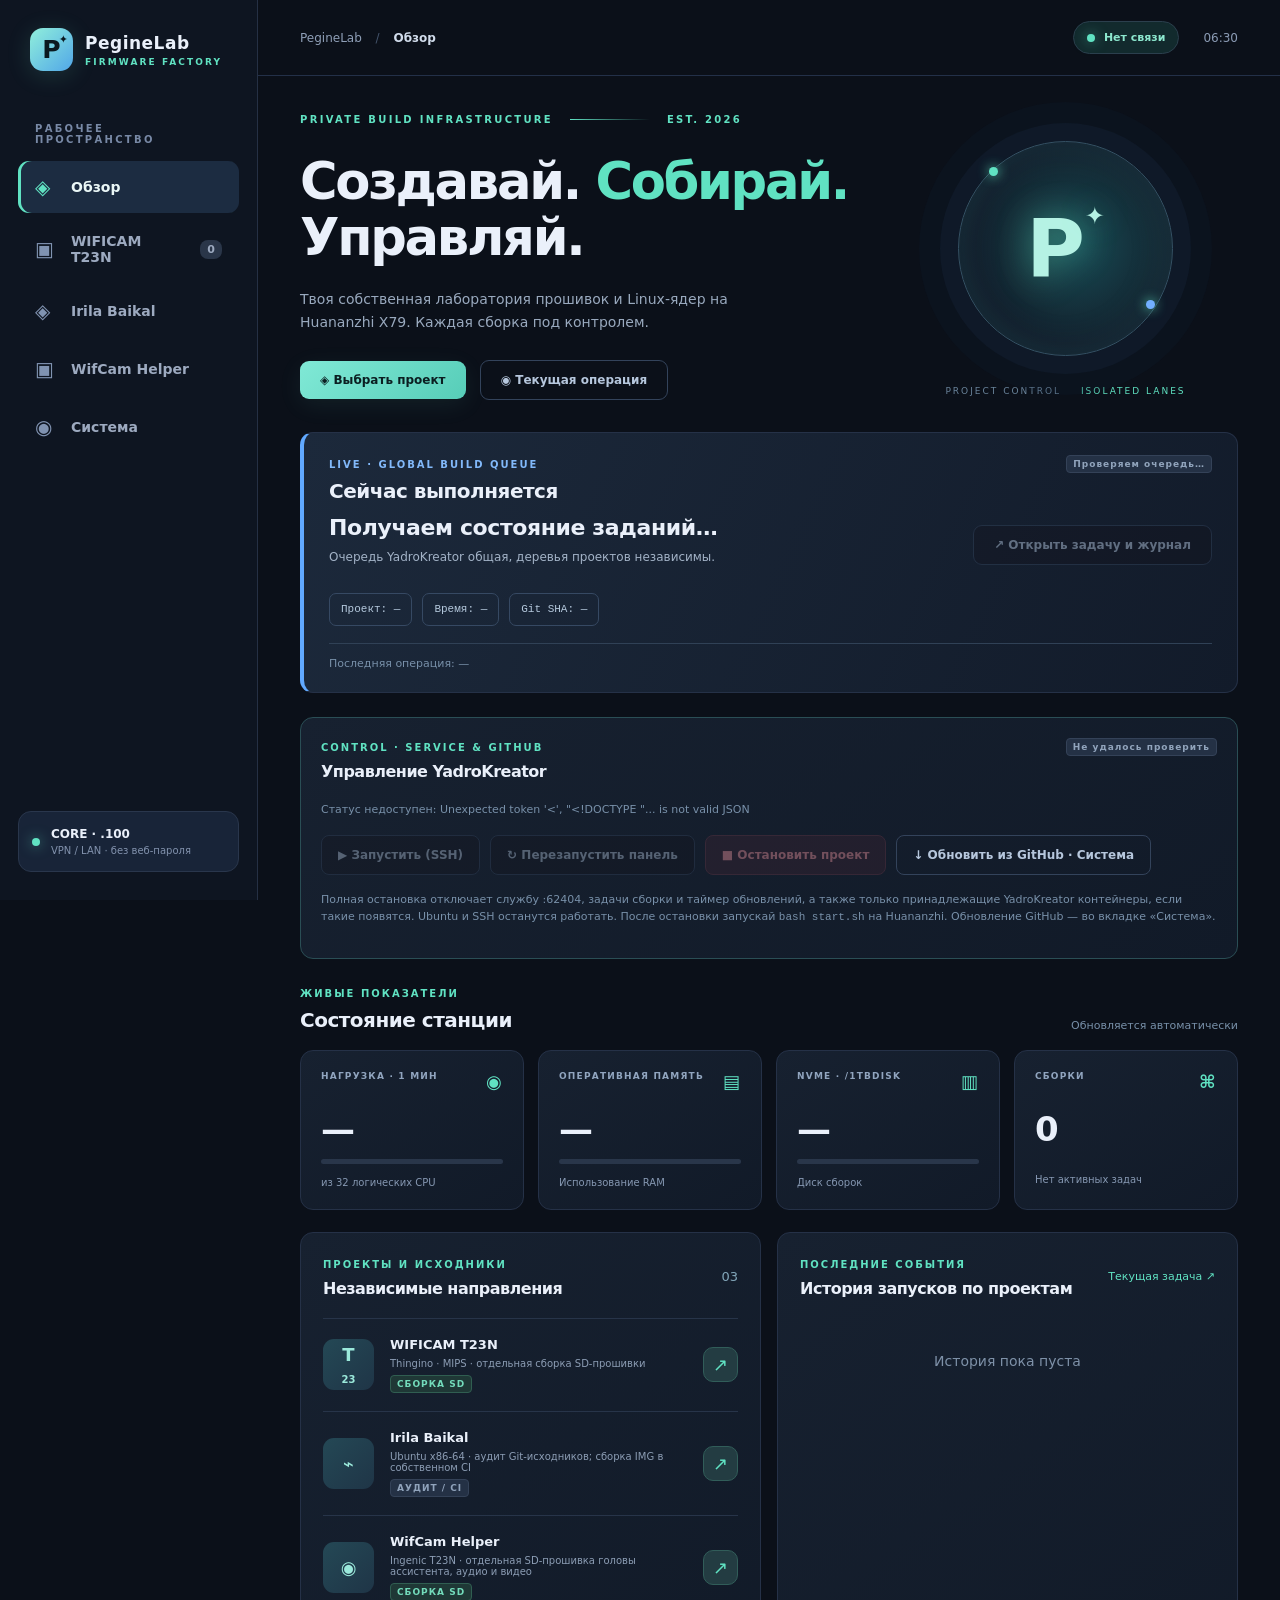
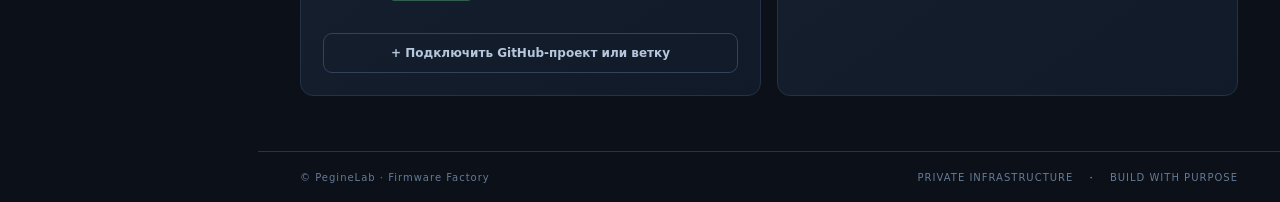
==== commit f14d78a3: "ui: WifCam Helper is third full SD firmware line, not a diagnostic tool tab" ====
--- a/templates/index.html
+++ b/templates/index.html
@@ -17,9 +17,8 @@
       <a class="nav active" href="#overview" data-tab="overview"><span>◈</span> Обзор</a>
       <a class="nav" href="#builds" data-tab="builds"><span>▣</span> WIFICAM T23N <i id="navBuildCount">0</i></a>
       <a class="nav" href="#irila" data-tab="irila"><span>◈</span> Irila Baikal</a>
+      <a class="nav" href="#helper" data-tab="helper"><span>▣</span> WifCam Helper</a>
       <div id="registeredProjectNav" class="registered-project-nav" aria-label="Подключённые проекты сборки"></div>
-      <div class="sidebar-label factory-tools-label">ИНСТРУМЕНТЫ И СЕРВИСЫ</div>
-      <a class="nav" href="#helper" data-tab="helper"><span>⚙</span> WifCam Helper</a>
       <a class="nav" href="#system" data-tab="system"><span>◉</span> Система <i id="updateNotice" hidden>!</i></a>
     </nav>
     <div class="sidebar-bottom">
@@ -68,9 +67,10 @@
           <div class="metric"><div class="metric-top"><span>СБОРКИ</span><b>⌘</b></div><div class="metric-value" id="jobsNumber">0</div><div class="metric-footer" id="currentStatus">Нет активных задач</div></div>
         </div>
         <div class="dashboard-bottom"><div class="surface" id="buildLines">
-            <div class="surface-head"><div><small>ПРОЕКТЫ И ИСХОДНИКИ</small><h3>Независимые направления</h3></div><span class="count" id="projectCount">02</span></div>
+            <div class="surface-head"><div><small>ПРОЕКТЫ И ИСХОДНИКИ</small><h3>Независимые направления</h3></div><span class="count" id="projectCount">03</span></div>
             <div class="profile"><div class="profile-icon">T<span>23</span></div><div class="profile-text"><strong>WIFICAM T23N</strong><small>Thingino · MIPS · отдельная сборка SD-прошивки</small><span class="tag">СБОРКА SD</span></div><a class="round-btn" href="#builds" title="Перейти к WIFICAM">↗</a></div>
             <div class="profile"><div class="profile-icon">⌁</div><div class="profile-text"><strong>Irila Baikal</strong><small>Ubuntu x86-64 · аудит Git-исходников; сборка IMG в собственном CI</small><span class="tag neutral">АУДИТ / CI</span></div><a class="round-btn" href="#irila" title="Перейти к Irila">↗</a></div>
+             <div class="profile"><div class="profile-icon">◉</div><div class="profile-text"><strong>WifCam Helper</strong><small>Ingenic T23N · отдельная SD-прошивка головы ассистента, аудио и видео</small><span class="tag">СБОРКА SD</span></div><a class="round-btn" href="#helper" title="Перейти к прошивке Helper">↗</a></div>
              <div id="registeredProjectCards"></div>
              <a class="secondary" href="#system" id="addGithubProjectLink">+ Подключить GitHub-проект или ветку</a>
           </div><div class="surface">
@@ -155,24 +155,60 @@
         </div>
       </section>
       <section data-panel="helper" class="panel" hidden>
-        <div class="page-heading"><div><small>ЛИНИЯ 03 / WIFCAM HELPER · TEST BENCH</small><h1>WifCam Helper</h1><p>Наблюдение и диагностика камеры: микрофон, динамик, RTSP, видеопоток и результаты тестирования.</p></div></div>
-        <div class="project-subnav" role="tablist" aria-label="Разделы Helper">
-          <button type="button" class="project-tab active" data-project-subtab="helper" data-target="helperSource" role="tab" aria-selected="true">Исходники и назначение</button>
-          <button type="button" class="project-tab" data-project-subtab="helper" data-target="helperStatus" role="tab" aria-selected="false">Состояние и управление</button>
-        </div>
-        <div id="helperSource" class="project-subpanel">
-        <div class="lane-bar"><span>⚙ Исходники стенда</span><code id="helperSourcePath">—</code><span>Только тесты и JSON-профили; не компилятор ядра</span></div>
-        <div class="surface project-detail"><div class="surface-head"><div><small>OBSERVATION LANE / STANDALONE</small><h3>Инженерный тестовый стенд</h3></div></div>
-          <p>Выполняет тесты камеры отдельно от прошивки. Репозиторий: <a class="small-link" href="https://github.com/musikfed/wifcam_helper" target="_blank" rel="noopener noreferrer">musikfed/wifcam_helper</a>.</p>
-          <p class="muted">Для тестирования на Huananzhi предусмотрен отдельный localhost:8765 и SSH-туннель на Acer. Сборку T23N выполняет только профиль WIFICAM.</p>
-        </div>
-        </div>
-        <div id="helperStatus" class="project-subpanel" hidden>
-        <div class="surface" style="padding:20px">
-          <h3>Отдельный проект, а не прошивка</h3>
-          <p>Путь: <code>/1tbdisk/PegineLab/projects/wifcam_helper</code>. Инструменты диагностики запускаются отдельно на CORE и <strong>не передают произвольные команды ядру</strong>. Для T23N передаётся только утверждённый JSON с <code>WIFICAM_WEBRTC=0|1</code>.</p>
-          <p>Проверьте наличие локального каталога и <a href="https://github.com/musikfed/wifcam_helper/blob/main/README.md" target="_blank" rel="noopener noreferrer">инструкцию стенда</a>. Его отдельная веб-панель запускается на <code>127.0.0.1:8765</code> с SSH-туннелем.</p>
-          <p class="muted">Сам WifCam Helper не создаёт Linux-ядро и не является третьей взаимозаменяемой прошивкой.</p>
+        <div class="page-heading">
+          <div><small>ЛИНИЯ 03 / WIFCAM HELPER · INGENIC T23N · SD</small>
+            <h1>WifCam Helper · прошивка камеры-ассистента</h1>
+            <p>Отдельная SD-прошивка T23N: камера — глаза, микрофон — уши, динамик — голос; CV/STT/LLM/TTS работают на CORE. Два зафиксированных Git SHA и отдельный каталог образов.</p>
+          </div>
+          <div class="factory-heading-actions">
+            <a class="secondary" href="https://github.com/musikfed/wifcam_helper" target="_blank" rel="noopener noreferrer">↗ GitHub Helper</a>
+            <button id="helperCreateFirmware" class="primary" type="button">▶ Создать прошивку Helper</button>
+          </div>
+        </div>
+        <div class="factory-workspace-hint">Один проект · Получить Git → собрать собственную SD-прошивку → проверить IMG → скачать → испытать микрофон, динамик, видео на камере</div>
+        <div class="lane-bar"><span>▣ Дерево прошивки Helper</span><code id="helperBuildRoot">—</code><span>Только T23N / MIPS / FAT16 / ext4</span></div>
+        <div class="surface project-detail" style="margin-bottom:20px">
+          <div class="surface-head"><div><small>GITHUB HELPER + WIFICAM BASE → HUANANZHI → SD</small><h3>Два независимых источника, одна проверенная сборка</h3></div></div>
+          <p>Основной проект <code>musikfed/wifcam_helper / main</code> содержит собственную rootfs-надстройку для камеры. Зафиксированная база: <code>musikfed/wificam_T23N / mymarrchWFcam</code>. В сборке автоматически сохраняются оба Git SHA, базовый WIFICAM не заменяется.</p>
+          <p class="muted">Один реальный SD-образ, а не копия обычной WIFICAM или запуск Python-стенда. После записи через Rufus нужны физические тесты RTSP, SC2336, микрофона и динамика; наличие кода не гарантирует аппаратную работу.</p>
+        </div>
+        <div class="build-layout factory-build-grid">
+          <div class="factory-list-column">
+            <div class="surface">
+              <div class="surface-head"><div><small>HELPER JOBS / SQLITE</small><h3>Очередь и история прошивок</h3></div><span class="count" id="helperBuildCount">0</span></div>
+              <div id="helperJobsList" class="jobs-list"><p class="empty">Прошивок Helper пока не собирали</p></div>
+            </div>
+            <div class="surface factory-artifacts">
+              <div class="surface-head"><div><small>HELPER SD OUTPUT</small><h3>Образы Helper и статусы</h3></div></div>
+              <div id="helperArtifactList" class="artifact-list"><p class="empty">Готовых образов нет</p></div>
+              <p class="muted">Удаление конкретного IMG освобождает место; история и журналы не удаляются. Эталон WIFICAM 0.1_test не затрагивается.</p>
+            </div>
+          </div>
+          <div class="surface log-surface">
+            <div class="surface-head"><div><small>HELPER BUILD LOG</small><h3 id="helperLogTitle">Журнал прошивки Helper</h3></div><button type="button" id="helperStopBuild" class="danger" disabled>■ Остановить сборку</button></div>
+            <div class="build-timeline">
+              <div class="timeline-times"><span id="helperBuildStarted">Начало: —</span><span id="helperBuildFinished">Конец: —</span><span id="helperBuildElapsed">Длительность: —</span></div>
+              <div class="progress-track" id="helperProgressTrack" role="progressbar" aria-label="Оценка сборки Helper"><div id="helperProgressFill" class="progress-fill indeterminate"></div></div>
+              <p class="muted" id="helperProgressText">Фактический процент компиляции неизвестен</p>
+            </div>
+            <div class="preflight-controls">
+              <button id="helperValidateImage" type="button" class="secondary" disabled>✓ Проверить SD</button>
+              <button id="helperDownloadImage" type="button" class="primary" disabled>↓ Скачать .img</button>
+              <button id="helperDeleteImage" type="button" class="danger" disabled>🗑 Удалить образ</button>
+              <small>Структура SD + обязательный Helper-маркер внутри ext4. Работа камеры проверяется отдельно после записи.</small>
+            </div>
+            <div class="preflight-report" id="helperPreflightReport" hidden><strong id="helperPreflightStatus">—</strong><p class="muted" id="helperPreflightDetails"></p></div>
+            <div class="log-toolbar"><span class="led"></span><span id="helperLogState">Выбери задачу</span><button id="helperFullLog" class="text-btn" disabled type="button">Показать полный архив</button><button id="helperClearLog" class="text-btn" type="button">Очистить экран</button></div>
+            <pre class="terminal" id="helperBuildLog">Здесь появится реальный журнал компиляции WifCam Helper.</pre>
+            <div class="terminal-footer"><span>HELPER / SQLITE / SYSTEMD</span><span id="helperLogBytes">0 Б</span></div>
+          </div>
+        </div>
+        <details class="factory-guide" id="helperDiagnostics">
+          <summary>Аппаратный испытательный стенд на CORE — управление, SQLite и отчёты</summary>
+          <div class="surface project-detail">
+            <div class="surface-head"><h3>Проверка камеры после записи Helper на SD</h3></div>
+            <p>Стенд <code>/1tbdisk/PegineLab/projects/wifcam_helper</code> работает отдельно от сборки: диагностика микрофона, динамика, RTSP, качества изображения. Не подменяет прошивку и не встраивает Python в T23N.</p>
+            <p>Исходники стенда: <code id="helperSourcePath">—</code>. Локальная панель <code>127.0.0.1:8765</code>, через SSH-туннель на Acer.</p>
           <div class="system-rows" style="margin:18px 0">
             <div><span>Git SHA Helper</span><b id="helperGitSha">—</b></div>
             <div><span>Репозиторий</span><b>musikfed/wifcam_helper · отдельный Git</b></div>
@@ -184,13 +220,14 @@
           <p class="muted" id="helperActionNote" aria-live="polite">Сборщик не проксирует тесты камеры: только статус собственной службы.</p>
           <div class="update-actions">
             <button type="button" class="secondary" id="helperRefresh">↻ Обновить состояние Helper</button>
-            <button type="button" class="secondary" id="helperStart">▶ Запустить Helper</button>
-            <button type="button" class="secondary" id="helperRestart">↻ Перезапустить Helper</button>
-            <button type="button" class="danger" id="helperStop">■ Остановить Helper</button>
-          </div>
-          <p class="muted">Открытие отдельного стенда — через собственный localhost:8765 (на Acer — SSH -L 8765:127.0.0.1:8765 user@192.168.0.100). Это не переход в сборку WIFICAM. Обновления исходников и пересборку выполняем отдельным SSH-скриптом, не из панели.</p>
-        </div>
-        </div>
+            <button type="button" class="secondary" id="helperStart">▶ Запустить диагностический стенд</button>
+            <button type="button" class="secondary" id="helperRestart">↻ Перезапустить стенд</button>
+            <button type="button" class="danger" id="helperStop">■ Остановить стенд</button>
+          </div>
+
+            <p class="muted">Результаты физической проверки камеры имеют смысл только после SD-загрузки и проверки реального железа. Эти данные не позволяют автоматически считать прошивку исправной.</p>
+          </div>
+        </details>
       </section>
       <div id="registeredProjectPanels"></div>
       <section data-panel="system" class="panel" hidden>
